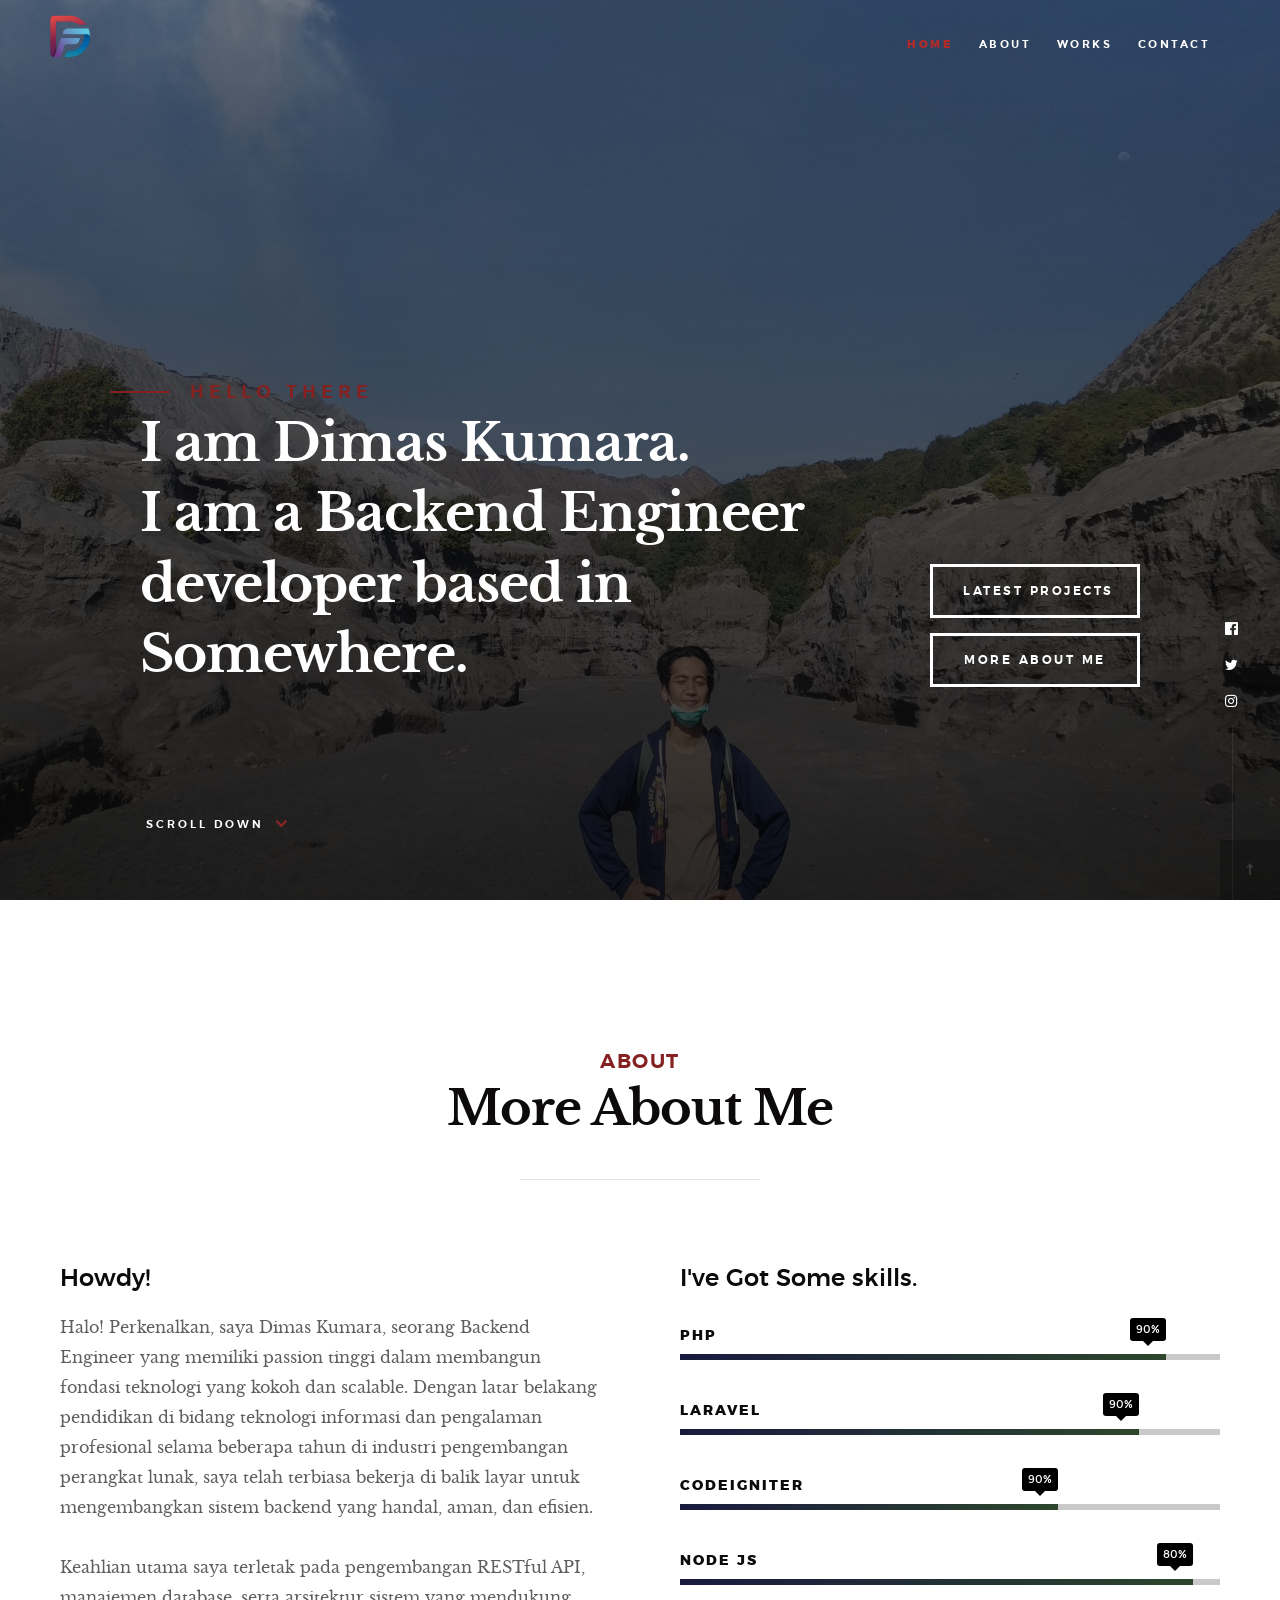
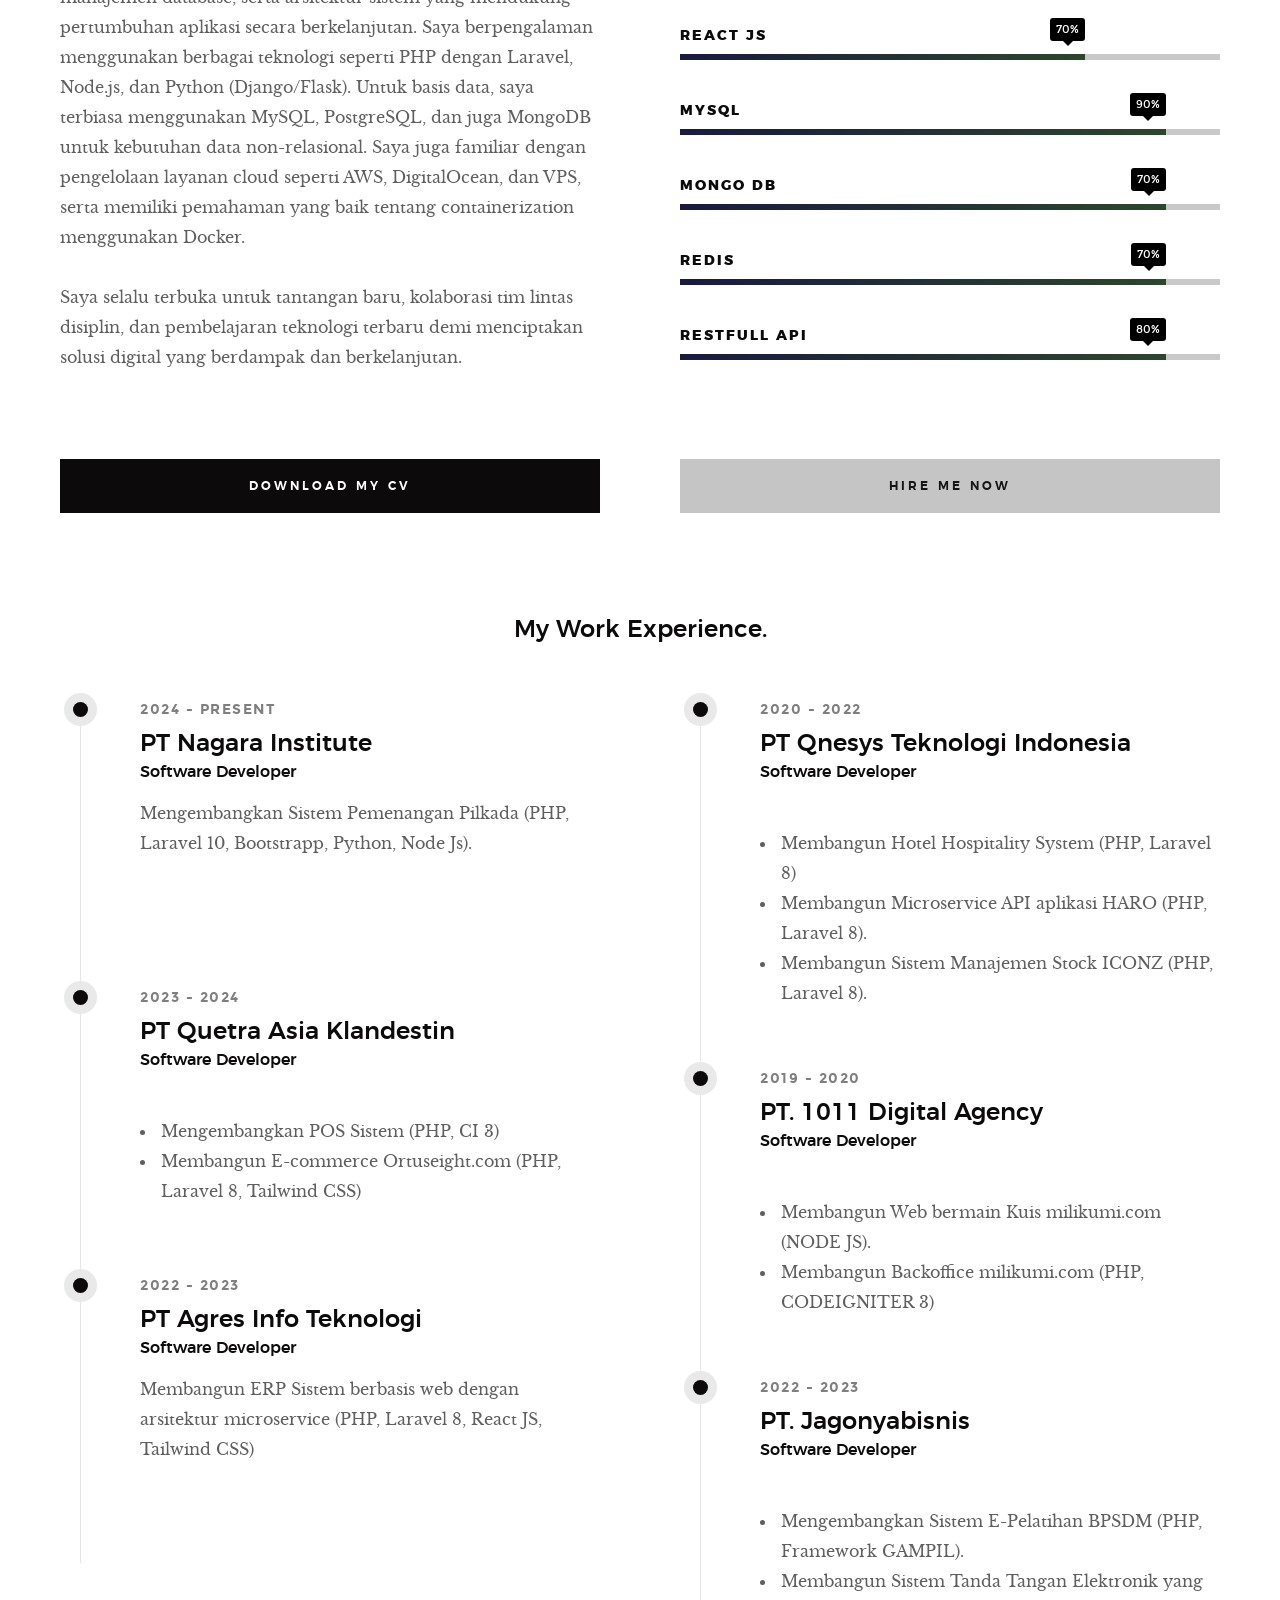
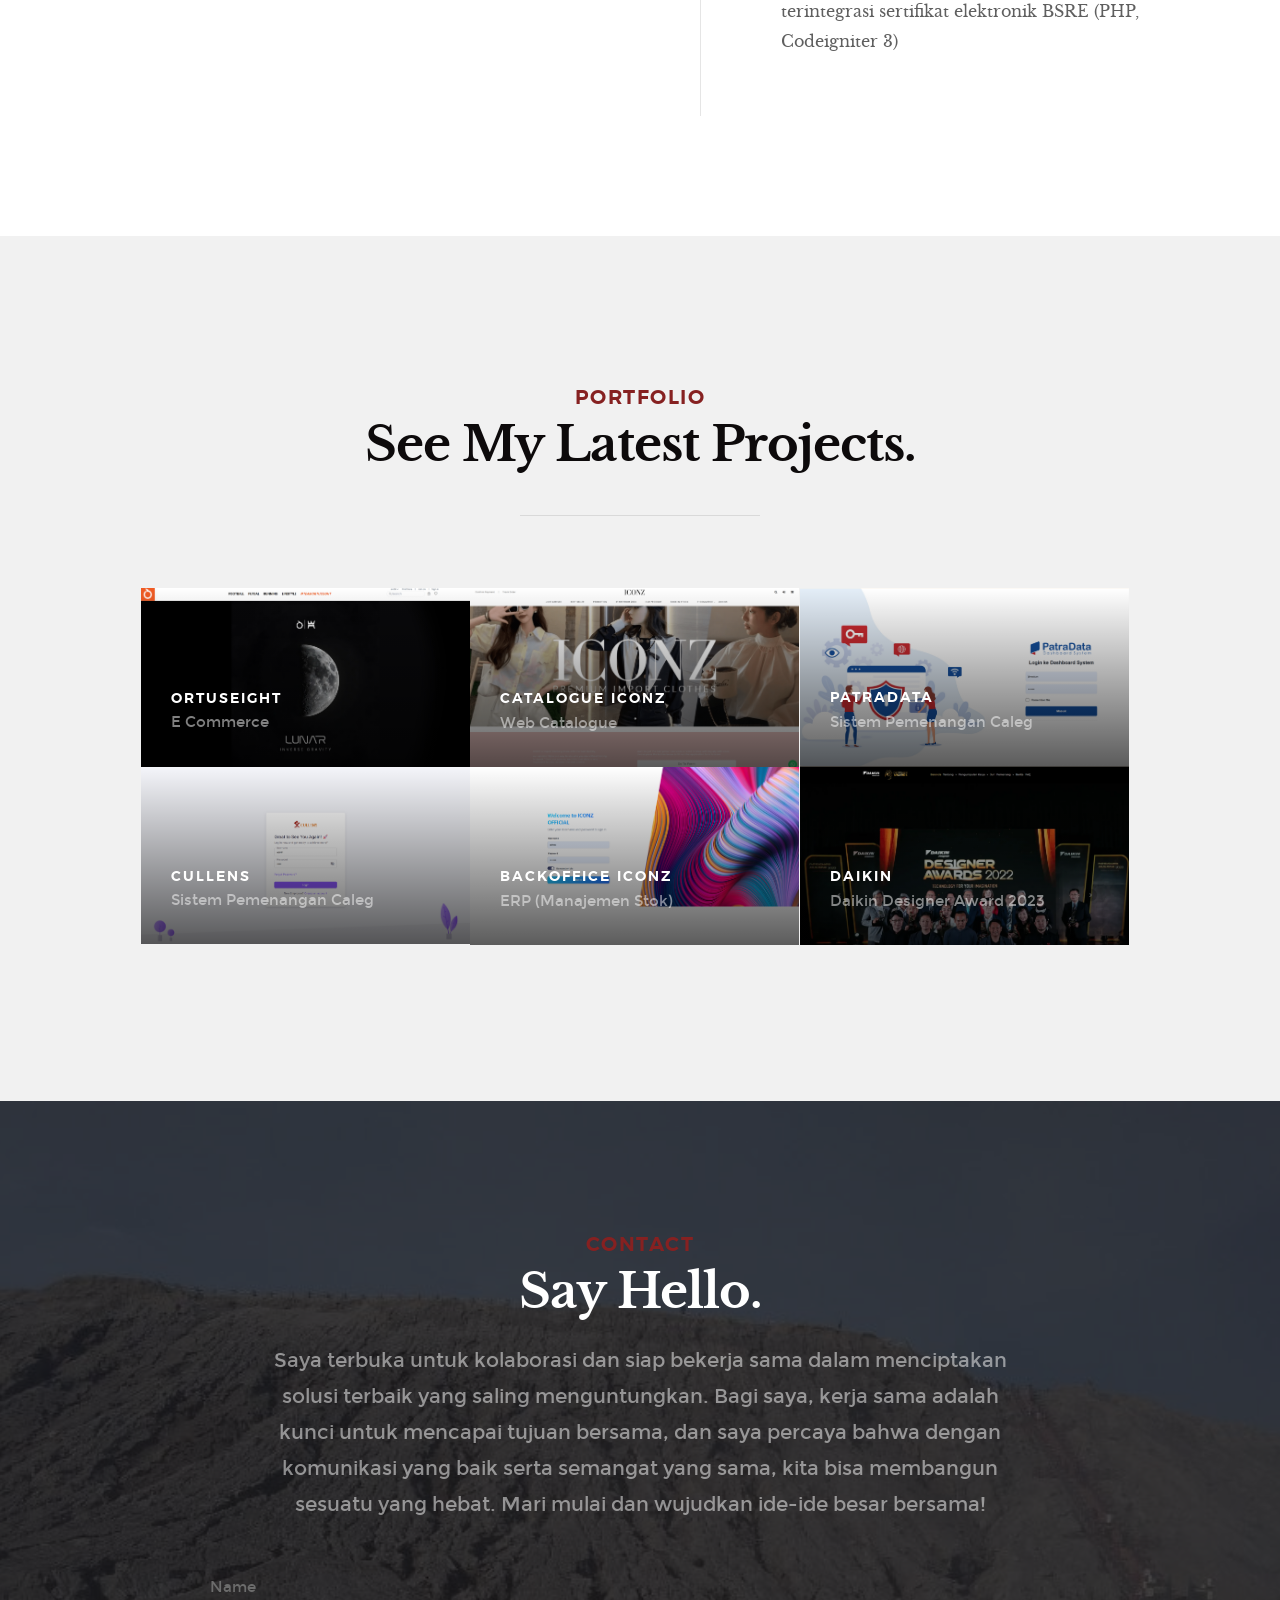
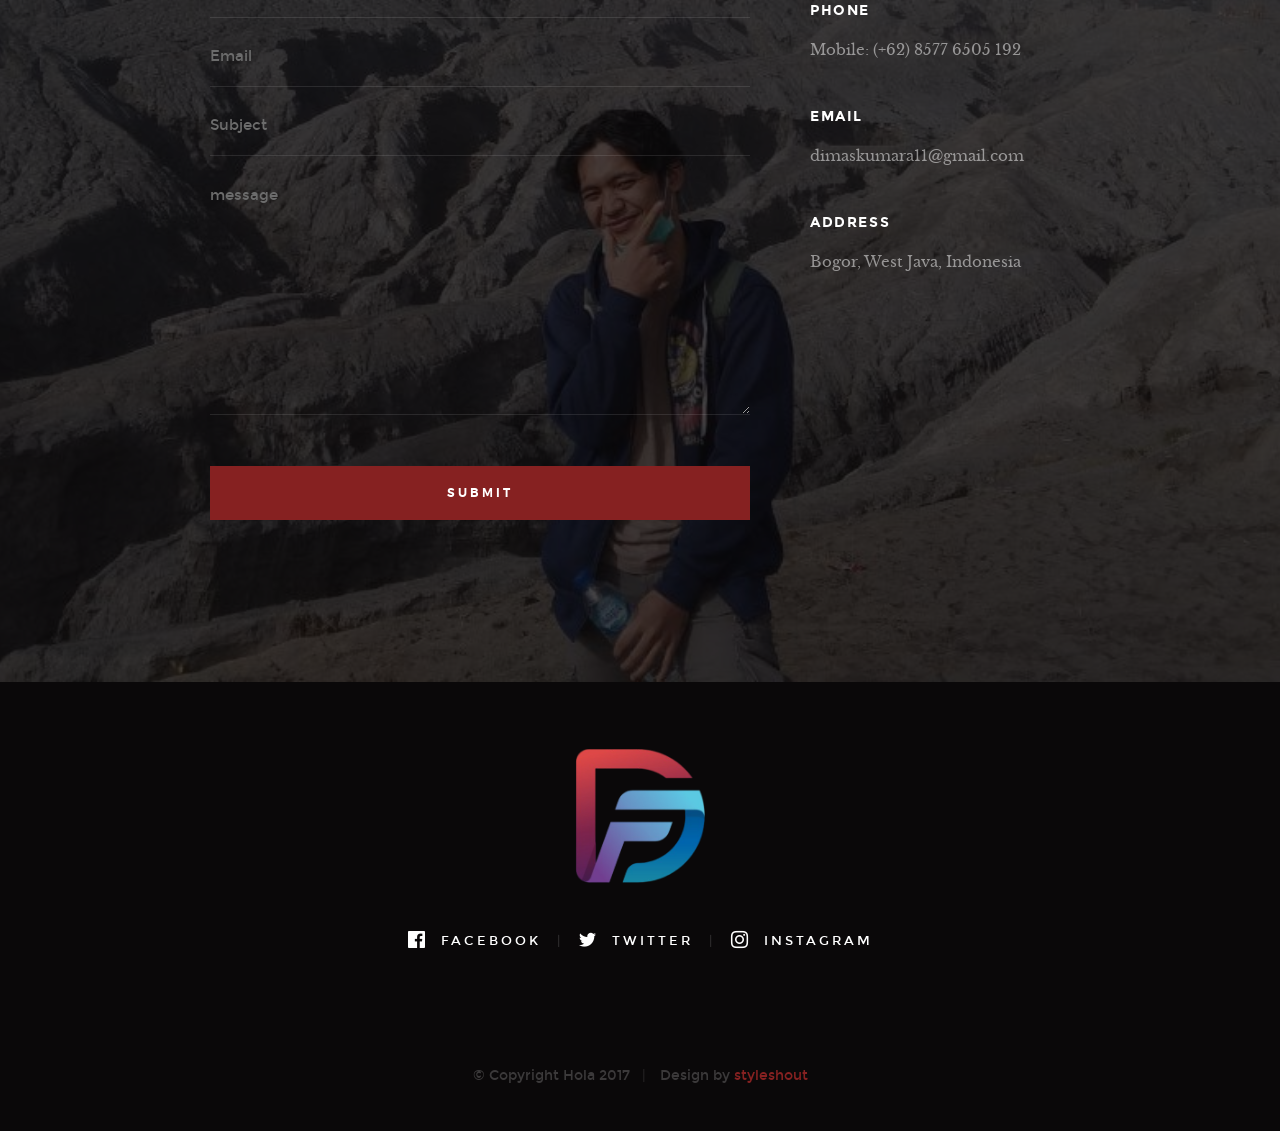
==== old/index.html @ 1f21e1ac "update" ====
<!DOCTYPE html>
<!--[if lt IE 9 ]><html class="no-js oldie" lang="en"> <![endif]-->
<!--[if IE 9 ]><html class="no-js oldie ie9" lang="en"> <![endif]-->
<!--[if (gte IE 9)|!(IE)]><!-->
<html class="no-js" lang="en">
<!--<![endif]-->

<head>

    <!--- basic page needs
    ================================================== -->
    <meta charset="utf-8">
    <title>DF</title>
    <meta name="description" content="">
    <meta name="author" content="">

    <!-- mobile specific metas
    ================================================== -->
    <meta name="viewport" content="width=device-width, initial-scale=1">

    <!-- CSS
    ================================================== -->
    <link rel="stylesheet" href="css/base.css">
    <link rel="stylesheet" href="css/vendor.css">
    <link rel="stylesheet" href="css/main.css">

    <!-- script
    ================================================== -->
    <script src="js/modernizr.js"></script>
    <script src="js/pace.min.js"></script>

    <!-- favicons
    ================================================== -->
    <link rel="shortcut icon" href="images/logo.png" type="image/x-icon">
    <link rel="icon" href="images/logo.png" type="image/x-icon">

</head>

<body id="top">

    <!-- header
    ================================================== -->
    <header class="s-header">

        <div class="header-logo">
            <a class="site-logo" href="index.html"><img src="images/logo.png" alt="Homepage" style="max-width: 50% !important"></a>
        </div>

        <nav class="header-nav-wrap">
            <ul class="header-nav">
                <li class="current"><a class="smoothscroll"  href="#home" title="home">Home</a></li>
                <li><a class="smoothscroll"  href="#about" title="about">About</a></li>
                <li><a class="smoothscroll"  href="#works" title="works">Works</a></li>
                <li><a class="smoothscroll"  href="#contact" title="contact">Contact</a></li>
            </ul>
        </nav>

        <a class="header-menu-toggle" href="#0"><span>Menu</span></a>

    </header> <!-- end s-header -->


   <!-- home
   ================================================== -->
   <section id="home" class="s-home page-hero target-section" data-parallax="scroll" data-image-src="images/hero-bg-2.jpg" style="background-size: cover !important;" data-natural-width=3000 data-natural-height=2000 data-position-y=center>

        <div class="overlay"></div>
        <div class="shadow-overlay"></div>

        <div class="home-content">

            <div class="row home-content__main">

                <h3>Hello There</h3>

                <h1>
                    I am Dimas Kumara. <br>
                    I am a Backend Engineer <br>
                    developer based in Somewhere.
                </h1>

                <div class="home-content__buttons">
                    <a href="#works" class="smoothscroll btn btn--stroke">
                        Latest Projects
                    </a>
                    <a href="#about" class="smoothscroll btn btn--stroke">
                        More About Me
                    </a>
                </div>

                <div class="home-content__scroll">
                    <a href="#about" class="scroll-link smoothscroll">
                        <span>Scroll Down</span>
                    </a>
                </div>

            </div>

        </div> <!-- end home-content -->

        <ul class="home-social">
            <li>
                <a href="#"><i class="im im-facebook" aria-hidden="true"></i><span>Facebook</span></a>
            </li>
            <li>
                <a href="#"><i class="im im-twitter" aria-hidden="true"></i><span>Twiiter</span></a>
            </li>
            <li>
                <a href="#"><i class="im im-instagram" aria-hidden="true"></i><span>Instagram</span></a>
            </li>
        </ul> 
        <!-- end home-social -->

    </section> <!-- end s-home -->


    <!-- about
    ================================================== -->
    <section id="about" class="s-about target-section">
        
        <div class="row narrow section-intro has-bottom-sep">
            <div class="col-full text-center">
                <h3>About</h3>
                <h1>More About Me</h1>
            </div>
        </div>

        <div class="row about-content">

            <div class="col-six tab-full left">
                <h3>Howdy!</h3>

                <p>Halo! Perkenalkan, saya Dimas Kumara, seorang Backend Engineer yang memiliki passion tinggi dalam membangun fondasi teknologi yang kokoh dan scalable. Dengan latar belakang pendidikan di bidang teknologi informasi dan pengalaman profesional selama beberapa tahun di industri pengembangan perangkat lunak, saya telah terbiasa bekerja di balik layar untuk mengembangkan sistem backend yang handal, aman, dan efisien.</p>
                <p>Keahlian utama saya terletak pada pengembangan RESTful API, manajemen database, serta arsitektur sistem yang mendukung pertumbuhan aplikasi secara berkelanjutan. Saya berpengalaman menggunakan berbagai teknologi seperti PHP dengan Laravel, Node.js, dan Python (Django/Flask). Untuk basis data, saya terbiasa menggunakan MySQL, PostgreSQL, dan juga MongoDB untuk kebutuhan data non-relasional. Saya juga familiar dengan pengelolaan layanan cloud seperti AWS, DigitalOcean, dan VPS, serta memiliki pemahaman yang baik tentang containerization menggunakan Docker.</p>
                <p>Saya selalu terbuka untuk tantangan baru, kolaborasi tim lintas disiplin, dan pembelajaran teknologi terbaru demi menciptakan solusi digital yang berdampak dan berkelanjutan.</p>
            </div>

            <div class="col-six tab-full right">
                <h3>I've Got Some skills.</h3>

                <ul class="skill-bars">
                    <li>
                    <div class="progress percent90"><span>90%</span></div>
                    <strong>PHP</strong>
                    </li>
                    <li>
                    <div class="progress percent85"><span>90%</span></div>
                    <strong>LARAVEL</strong>
                    </li>
                    <li>
                    <div class="progress percent70"><span>90%</span></div>
                    <strong>CODEIGNITER</strong>
                    </li>
                    <li>
                    <div class="progress percent95"><span>80%</span></div>
                    <strong>NODE JS</strong>
                    </li>
                    <li>
                    <div class="progress percent75"><span>70%</span></div>
                    <strong>REACT JS</strong>
                    </li>   
                    <li>
                    <div class="progress percent90"><span>90%</span></div>
                    <strong>MYSQL</strong>
                    </li> 
                    <li>
                    <div class="progress percent90"><span>70%</span></div>
                    <strong>MONGO DB</strong>
                    </li>   
                    <li>
                    <div class="progress percent90"><span>70%</span></div>
                    <strong>REDIS</strong>
                    </li> 
                    <li>
                    <div class="progress percent90"><span>80%</span></div>
                    <strong>RESTFULL API</strong>
                    </li>   
                </ul>
            </div>

        </div> <!-- end about-content -->

        <div class="row about-content about-content--buttons">

            <div class="col-six tab-full left">
                <a href="#0" class="btn btn--primary full-width">Download My CV</a>
            </div>
            <div class="col-six tab-full right">
                <a href="#0" class="btn full-width">Hire Me Now</a>
            </div>

        </div> <!-- end about-content buttons -->

        <div class="row about-content about-content--timeline">

            <div class="col-full text-center">
                <h3>My Work Experience.</h3>
            </div>

            <div class="col-six tab-full left">
                <div class="timeline">

                    <div class="timeline__block">
                        <div class="timeline__bullet"></div>
                        <div class="timeline__header">
                            <p class="timeline__timeframe">2024 - Present</p>
                            <h3>PT Nagara Institute</h3>
                            <h5>Software Developer</h5>
                        </div>
                        <div class="timeline__desc">
                            <p>Mengembangkan Sistem Pemenangan Pilkada (PHP, Laravel 10, Bootstrapp, Python, Node Js).</p>
                        </div>
                    </div> <!-- end timeline__block -->

                    <div class="timeline__block">
                        <div class="timeline__bullet"></div>
                        <div class="timeline__header">
                            <p class="timeline__timeframe">2023 - 2024</p>
                            <h3>PT Quetra Asia Klandestin</h3>
                            <h5>Software Developer</h5>
                        </div>
                        <div class="timeline__desc">	
                            <p>
                                <ul>
                                    <li>Mengembangkan POS Sistem (PHP, CI 3)</li>
                                    <li>Membangun E-commerce Ortuseight.com (PHP, Laravel 8, Tailwind CSS)</li>
                                </ul>
                            </p>
                        </div>
                    </div> <!-- end timeline__block -->

                    <div class="timeline__block">
                        <div class="timeline__bullet"></div>
                        <div class="timeline__header">
                            <p class="timeline__timeframe">2022 - 2023</p>
                            <h3>PT Agres Info Teknologi</h3>
                            <h5>Software Developer</h5>
                        </div>
                        <div class="timeline__desc">	
                            <p>Membangun ERP Sistem berbasis web dengan arsitektur microservice (PHP, Laravel 8, React JS, Tailwind CSS)</p>
                        </div>
                    </div> <!-- end timeline__block -->

                </div> <!-- end timeline -->
            </div> <!-- end left -->

            <div class="col-six tab-full right">
                <div class="timeline">

                    <div class="timeline__block">
                        <div class="timeline__bullet"></div>
                        <div class="timeline__header">
                            <p class="timeline__timeframe">2020 - 2022</p>
                            <h3>PT Qnesys Teknologi Indonesia</h3>
                            <h5>Software Developer</h5>
                        </div>
                        <div class="timeline__desc">
                            <p>
                                <ul>
                                    <li>Membangun Hotel Hospitality System (PHP, Laravel 8)</li>
                                    <li>Membangun Microservice API aplikasi HARO (PHP, Laravel 8).</li>
                                    <li>Membangun Sistem Manajemen Stock ICONZ (PHP, Laravel 8).</li>
                                </ul>
                            </p>
                        </div>
                    </div> <!-- end timeline__block -->

                    <div class="timeline__block">
                        <div class="timeline__bullet"></div>
                        <div class="timeline__header">
                            <p class="timeline__timeframe">2019 - 2020</p>
                            <h3>PT. 1011 Digital Agency</h3>
                            <h5>Software Developer</h5>
                        </div>
                        <div class="timeline__desc">	
                            <p>
                                <ul>
                                    <li>Membangun Web bermain Kuis milikumi.com (NODE JS).</li>
                                    <li>Membangun Backoffice milikumi.com (PHP, CODEIGNITER 3)</li>
                                </ul>
                            </p>
                        </div>
                    </div> <!-- end timeline__block -->

                    <div class="timeline__block">
                        <div class="timeline__bullet"></div>
                        <div class="timeline__header">
                            <p class="timeline__timeframe">2022 - 2023</p>
                            <h3>PT. Jagonyabisnis</h3>
                            <h5>Software Developer</h5>
                        </div>
                        <div class="timeline__desc">	
                            <p>
                                <ul>
                                    <li>Mengembangkan Sistem E-Pelatihan BPSDM (PHP, Framework GAMPIL). </li>
                                    <li>Membangun Sistem Tanda Tangan Elektronik yang terintegrasi sertifikat elektronik BSRE (PHP, Codeigniter 3)</li>
                                </ul>
                            </p>
                        </div>
                    </div> <!-- end timeline__block -->

                </div> <!-- end timeline -->
            </div> <!-- end right -->

        </div> <!-- end about-content timeline -->

    </section> <!-- end about -->
    

    <!-- works
    ================================================== -->
    <section id="works" class="s-works target-section">

        <div class="row narrow section-intro has-bottom-sep">
            <div class="col-full">
                <h3>Portfolio</h3>
                <h1>See My Latest Projects.</h1>
            </div>
        </div>

        <div class="row masonry-wrap">
            <div class="masonry">

                <div class="masonry__brick">
                    <div class="item-folio">

                        <div class="item-folio__thumb">
                            <a href="images/portfolio/gallery/ortuseight.png" class="thumb-link" title="The Beetle Car" data-size="1050x700">
                                <img src="images/portfolio/gallery/ortuseight.png" 
                                     srcset="images/portfolio/gallery/ortuseight.png 1x, images/portfolio/gallery/ortuseight.png 2x" alt="">
                                <span class="shadow-overlay"></span>
                            </a>
                        </div>

                        <div class="item-folio__text">
                            <h3 class="item-folio__title">
                                Ortuseight
                            </h3>
                            <p class="item-folio__cat">
                                E Commerce
                            </p>
                        </div>

                        <a href="#" class="item-folio__project-link" title="Project link">
                            <i class="im im-link"></i>
                        </a>

                        <div class="item-folio__caption">
                            <p>Ortuseight adalah perusahaan manufaktur olahraga Indonesia yang berbasis di Tangerang, Provinsi Banten, Indonesia dan didirikan pada tahun 2018 yang memproduksi sepatu dan kaos olahraga.</p>
                        </div>

                    </div> <!-- end item-folio -->
                    <div class="item-folio">

                        <div class="item-folio__thumb">
                            <a href="images/portfolio/gallery/cullens.png" class="thumb-link" data-size="1050x700">
                                <img src="images/portfolio/gallery/cullens.png"
                                     srcset="images/portfolio/gallery/cullens.png 1x, images/portfolio/gallery/cullens.png 2x" alt="">
                                <span class="shadow-overlay"></span>
                            </a>
                        </div>

                        <div class="item-folio__text">
                            <h3 class="item-folio__title">
                                Cullens
                            </h3>
                            <p class="item-folio__cat">
                                Sistem Pemenangan Caleg
                            </p>
                        </div>

                        <a href="#" class="item-folio__project-link" title="Project link">
                            <i class="im im-link"></i>
                        </a>

                        <span class="item-folio__caption">
                            <p>Sistem untuk memenangkan caleg.</p>
                        </span>

                    </div> <!-- end item-folio -->
                </div> <!-- end masonry__brick -->

                <div class="masonry__brick">
                    <div class="item-folio">

                        <div class="item-folio__thumb">
                            <a href="images/portfolio/gallery/iconz-landing.png" class="thumb-link" data-size="1050x700">
                                <img src="images/portfolio/gallery/iconz-landing.png"
                                     srcset="images/portfolio/gallery/iconz-landing.png 1x, images/portfolio/gallery/iconz-landing.png 2x" alt="">
                                <span class="shadow-overlay"></span>
                            </a>
                        </div>

                        <div class="item-folio__text">
                            <h3 class="item-folio__title">
                                Catalogue Iconz
                            </h3>
                            <p class="item-folio__cat">
                                Web Catalogue
                            </p>
                        </div>

                        <a href="#" class="item-folio__project-link" title="Project link">
                            <i class="im im-link"></i>
                        </a>

                        <span class="item-folio__caption">
                            <p>Website Catalogue untuk memperkenalkan produk-produk yang dijual oleh iconz.</p>
                        </span>

                    </div> <!-- end item-folio -->
                    <div class="item-folio">

                        <div class="item-folio__thumb">
                            <a href="images/portfolio/gallery/iconz.png" class="thumb-link" data-size="1050x700">
                                <img src="images/portfolio/gallery/iconz.png" 
                                     srcset="images/portfolio/gallery/iconz.png 1x, images/portfolio/gallery/iconz.png 2x" alt="">
                                <span class="shadow-overlay"></span>
                            </a>
                        </div>

                        <div class="item-folio__text">
                            <h3 class="item-folio__title">
                                Backoffice Iconz
                            </h3>
                            <p class="item-folio__cat">
                                ERP (Manajemen Stok)
                            </p>
                        </div>

                        <a href="#" class="item-folio__project-link" title="Project link">
                            <i class="im im-link"></i>
                        </a>

                        <span class="item-folio__caption">
                            <p>Sistem untuk manajemen stok (keluar masuk barang)</p>
                        </span>

                    </div> <!-- end item-folio -->
                </div> <!-- end masonry__brick -->

                <div class="masonry__brick">
                    <div class="item-folio">

                        <div class="item-folio__thumb">
                            <a href="images/portfolio/gallery/patradata.png" class="thumb-link" data-size="1050x700">
                                <img src="images/portfolio/gallery/patradata.png"
                                     srcset="images/portfolio/gallery/patradata.png 1x, images/portfolio/gallery/patradata.png 2x" alt="">
                                <span class="shadow-overlay"></span>
                            </a>
                        </div>

                        <div class="item-folio__text">
                            <h3 class="item-folio__title">
                                Patradata
                            </h3>
                            <p class="item-folio__cat">
                                Sistem Pemenangan Caleg
                            </p>
                        </div>

                        <a href="#" class="item-folio__project-link" title="Project link">
                            <i class="im im-link"></i>
                        </a>

                        <span class="item-folio__caption">
                            <p>Sistem untuk memenangkan caleg.</p>
                        </span>

                    </div> <!-- end item-folio -->
                    <div class="item-folio">

                        <div class="item-folio__thumb">
                            <a href="images/portfolio/gallery/daikin.png" class="thumb-link" title="Lighthouse" data-size="1050x700">
                                <img src="images/portfolio/gallery/daikin.png" 
                                     srcset="images/portfolio/gallery/daikin.png 1x, images/portfolio/gallery/daikin.png 2x" alt="">
                                <span class="shadow-overlay"></span>
                            </a>
                        </div>

                        <div class="item-folio__text">
                            <h3 class="item-folio__title">
                                Daikin
                            </h3>
                            <p class="item-folio__cat">
                                Daikin Designer Award 2023
                            </p>
                        </div>

                        <a href="#" class="item-folio__project-link" title="Project link">
                            <i class="im im-link"></i>
                        </a>

                        <div class="item-folio__caption">
                            <p>Daikin Designer Award 2023 adalah kompetisi tahunan yang diselenggarakan oleh PT Daikin Airconditioning Indonesia untuk para profesional dan mahasiswa di bidang arsitektur serta desain interior. Mengusung tema RE:IMAGINE, ajang ini menantang peserta untuk menciptakan hunian ideal yang memadukan estetika ruang dengan kenyamanan tata udara secara harmonis. </p>
                        </div>

                    </div> <!-- end item-folio -->
                </div> <!-- end masonry__brick -->

            </div>
        </div> <!-- end masonry -->

    </section> <!-- end works -->


    <!-- s-stats
    ================================================== -->
    <section id="contact" class="s-contact target-section">

        <div class="overlay"></div>

        <div class="row narrow section-intro">
            <div class="col-full">
                <h3>Contact</h3>
                <h1>Say Hello.</h1>
                
                <p class="lead">Saya terbuka untuk kolaborasi dan siap bekerja sama dalam menciptakan solusi terbaik yang saling menguntungkan. Bagi saya, kerja sama adalah kunci untuk mencapai tujuan bersama, dan saya percaya bahwa dengan komunikasi yang baik serta semangat yang sama, kita bisa membangun sesuatu yang hebat. Mari mulai dan wujudkan ide-ide besar bersama!</p>
            </div>
        </div>

        <div class="row contact__main">
            <div class="col-eight tab-full contact__form">
                <form name="contactForm" id="contactForm" method="post" action="">
                    <fieldset>
    
                    <div class="form-field">
                        <input name="contactName" type="text" id="contactName" placeholder="Name" value="" minlength="2" required="" aria-required="true" class="full-width">
                    </div>
                    <div class="form-field">
                        <input name="contactEmail" type="email" id="contactEmail" placeholder="Email" value="" required="" aria-required="true" class="full-width">
                    </div>
                    <div class="form-field">
                        <input name="contactSubject" type="text" id="contactSubject" placeholder="Subject" value="" class="full-width">
                    </div>
                    <div class="form-field">
                        <textarea name="contactMessage" id="contactMessage" placeholder="message" rows="10" cols="50" required="" aria-required="true" class="full-width"></textarea>
                    </div>
                    <div class="form-field">
                        <button class="full-width btn--primary">Submit</button>
                        <div class="submit-loader">
                            <div class="text-loader">Sending...</div>
                            <div class="s-loader">
                                <div class="bounce1"></div>
                                <div class="bounce2"></div>
                                <div class="bounce3"></div>
                            </div>
                        </div>
                    </div>
    
                    </fieldset>
                </form>

                <!-- contact-warning -->
                <div class="message-warning">
                    Something went wrong. Please try again.
                </div> 
            
                <!-- contact-success -->
                <div class="message-success">
                    Your message was sent, thank you!<br>
                </div>
                        
            </div>
            <div class="col-four tab-full contact__infos">
                <h4 class="h06">Phone</h4>
                <p>Mobile: (+62) 8577 6505 192</p>

                <h4 class="h06">Email</h4>
                <p>dimaskumara11@gmail.com</p>

                <h4 class="h06">Address</h4>
                <p>Bogor, West Java, Indonesia</p>
            </div>

        </div>

    </section> <!-- end s-contact -->


    <!-- footer
    ================================================== -->
    <footer>
        <div class="row">
            <div class="col-full">

                <div class="footer-logo">
                    <a class="footer-site-logo" href="#0"><img src="images/logo.png" alt="Homepage"></a>
                </div>

                <ul class="footer-social">
                    <li><a href="#0">
                        <i class="im im-facebook" aria-hidden="true"></i>
                        <span>Facebook</span>
                    </a></li>
                    <li><a href="#0">
                        <i class="im im-twitter" aria-hidden="true"></i>
                        <span>Twitter</span>
                    </a></li>
                    <li><a href="#0">
                        <i class="im im-instagram" aria-hidden="true"></i>
                        <span>Instagram</span>
                    </a></li>
                </ul>
                    
            </div>
        </div>

        <div class="row footer-bottom">

            <div class="col-twelve">
                <div class="copyright">
                    <span>© Copyright Hola 2017</span> 
                    <span>Design by <a href="https://www.styleshout.com/">styleshout</a></span>	
                </div>

                <div class="go-top">
                <a class="smoothscroll" title="Back to Top" href="#top"><i class="im im-arrow-up" aria-hidden="true"></i></a>
                </div>
            </div>

        </div> <!-- end footer-bottom -->

    </footer> <!-- end footer -->


    <!-- photoswipe background
    ================================================== -->
    <div aria-hidden="true" class="pswp" role="dialog" tabindex="-1">

        <div class="pswp__bg"></div>
        <div class="pswp__scroll-wrap">

            <div class="pswp__container">
                <div class="pswp__item"></div>
                <div class="pswp__item"></div>
                <div class="pswp__item"></div>
            </div>

            <div class="pswp__ui pswp__ui--hidden">
                <div class="pswp__top-bar">
                    <div class="pswp__counter"></div><button class="pswp__button pswp__button--close" title="Close (Esc)"></button> <button class="pswp__button pswp__button--share" title=
                    "Share"></button> <button class="pswp__button pswp__button--fs" title="Toggle fullscreen"></button> <button class="pswp__button pswp__button--zoom" title=
                    "Zoom in/out"></button>
                    <div class="pswp__preloader">
                        <div class="pswp__preloader__icn">
                            <div class="pswp__preloader__cut">
                                <div class="pswp__preloader__donut"></div>
                            </div>
                        </div>
                    </div>
                </div>
                <div class="pswp__share-modal pswp__share-modal--hidden pswp__single-tap">
                    <div class="pswp__share-tooltip"></div>
                </div><button class="pswp__button pswp__button--arrow--left" title="Previous (arrow left)"></button> <button class="pswp__button pswp__button--arrow--right" title=
                "Next (arrow right)"></button>
                <div class="pswp__caption">
                    <div class="pswp__caption__center"></div>
                </div>
            </div>

        </div>

    </div><!-- end photoSwipe background -->

    <div id="preloader">
        <div id="loader"></div>
    </div>


    <!-- Java Script
    ================================================== -->
    <script src="js/jquery-3.2.1.min.js"></script>
    <script src="js/plugins.js"></script>
    <script src="js/main.js"></script>

</body>

</html>
---- old/css/base.css ----
/* =================================================================== 
 *
 *  Hola v1.0 Base Stylesheet
 *  10-02-2017
 *  ------------------------------------------------------------------
 *
 *  TOC:
 *  # Normalize
 *  # Basic/base setup styles
 *      ## Media
 *      ## Typography resets
 *      ## links
 *      ## inputs
 *  # grid
 *      ## medium size devices
 *      ## tablets
 *      ## mobile devices
 *      ## small mobile devices
 *  # block grids
 *      ## medium size devices
 *      ## tablets
 *      ## mobile devices
 *      ## small mobile devices
 *  # MISC
 *
 * =================================================================== */


/* ===================================================================
 * # normalize
 * normalize.css v5.0.0 | MIT License | 
 * github.com/necolas/normalize.css
 *
 * ------------------------------------------------------------------- */

html {
    font-family: sans-serif;
    line-height: 1.15;
    -ms-text-size-adjust: 100%;
    -webkit-text-size-adjust: 100%;
}

body {
    margin: 0;
}

article, aside, footer, header, nav, section {
    display: block;
}

h1 {
    font-size: 2em;
    margin: 0.67em 0;
}

figcaption, figure, main {
    display: block;
}

figure {
    margin: 1em 40px;
}

hr {
    box-sizing: content-box;
    height: 0;
    overflow: visible;
}

pre {
    font-family: monospace, monospace;
    font-size: 1em;
}

a {
    background-color: transparent;
    -webkit-text-decoration-skip: objects;
}

a:active, a:hover {
    outline-width: 0;
}

abbr[title] {
    border-bottom: none;
    text-decoration: underline;
    text-decoration: underline dotted;
}

b, strong {
    font-weight: inherit;
}

b, strong {
    font-weight: bolder;
}

code, kbd, samp {
    font-family: monospace, monospace;
    font-size: 1em;
}

dfn {
    font-style: italic;
}

mark {
    background-color: #ff0;
    color: #000;
}

small {
    font-size: 80%;
}

sub, sup {
    font-size: 75%;
    line-height: 0;
    position: relative;
    vertical-align: baseline;
}

sub {
    bottom: -0.25em;
}

sup {
    top: -0.5em;
}

audio, video {
    display: inline-block;
}

audio:not([controls]) {
    display: none;
    height: 0;
}

img {
    border-style: none;
}

svg:not(:root) {
    overflow: hidden;
}

button, input, optgroup, select, textarea {
    font-family: sans-serif;
    font-size: 100%;
    line-height: 1.15;
    margin: 0;
}

button, input {
    overflow: visible;
}

button, select {
    text-transform: none;
}

button, html [type="button"], [type="reset"], [type="submit"] {
    -webkit-appearance: button;
}

button::-moz-focus-inner, [type="button"]::-moz-focus-inner, [type="reset"]::-moz-focus-inner, [type="submit"]::-moz-focus-inner {
    border-style: none;
    padding: 0;
}

button:-moz-focusring, [type="button"]:-moz-focusring, [type="reset"]:-moz-focusring, [type="submit"]:-moz-focusring {
    outline: 1px dotted ButtonText;
}

fieldset {
    border: 1px solid #c0c0c0;
    margin: 0 2px;
    padding: 0.35em 0.625em 0.75em;
}

legend {
    box-sizing: border-box;
    color: inherit;
    display: table;
    max-width: 100%;
    padding: 0;
    white-space: normal;
}

progress {
    display: inline-block;
    vertical-align: baseline;
}

textarea {
    overflow: auto;
}

[type="checkbox"], [type="radio"] {
    box-sizing: border-box;
    padding: 0;
}

[type="number"]::-webkit-inner-spin-button, [type="number"]::-webkit-outer-spin-button {
    height: auto;
}

[type="search"] {
    -webkit-appearance: textfield;
    outline-offset: -2px;
}

[type="search"]::-webkit-search-cancel-button, [type="search"]::-webkit-search-decoration {
    -webkit-appearance: none;
}

::-webkit-file-upload-button {
    -webkit-appearance: button;
    font: inherit;
}

details, menu {
    display: block;
}

summary {
    display: list-item;
}

canvas {
    display: inline-block;
}

template {
    display: none;
}

[hidden] {
    display: none;
}


/* ===================================================================
 * # basic/base setup styles - (_basic.scss)
 *
 * ------------------------------------------------------------------- */

html {
    font-size: 62.5%;
    box-sizing: border-box;
}

*, *::before, *::after {
    box-sizing: inherit;
}

body {
    font-weight: normal;
    line-height: 1;
    word-wrap: break-word;
    text-rendering: optimizeLegibility;
    -webkit-overflow-scrolling: touch;
    -webkit-text-size-adjust: none;
}

body, input, button {
    -moz-osx-font-smoothing: grayscale;
    -webkit-font-smoothing: antialiased;
}


/* ------------------------------------------------------------------- 
 * ## Media - (_basic.scss)
 * ------------------------------------------------------------------- */

img, video {
    max-width: 100%;
    height: auto;
}


/* ------------------------------------------------------------------- 
 * ## Typography resets - (_basic.scss)
 * ------------------------------------------------------------------- */

div, dl, dt, dd, ul, ol, li, h1, h2, h3, h4, h5, h6, pre, form, p, blockquote, th, td {
    margin: 0;
    padding: 0;
}

h1, h2, h3, h4, h5, h6 {
    -webkit-font-smoothing: auto;
    -webkit-font-smoothing: antialiased;
    -webkit-font-variant-ligatures: common-ligatures;
    -moz-font-variant-ligatures: common-ligatures;
    font-variant-ligatures: common-ligatures;
    text-rendering: optimizeLegibility;
}

em, i {
    font-style: italic;
    line-height: inherit;
}

strong, b {
    font-weight: bold;
    line-height: inherit;
}

small {
    font-size: 60%;
    line-height: inherit;
}

ol, ul {
    list-style: none;
}

li {
    display: block;
}


/* ------------------------------------------------------------------- 
 * ## links - (_basic.scss)
 * ------------------------------------------------------------------- */

a {
    text-decoration: none;
    line-height: inherit;
}

a img {
    border: none;
}


/* ------------------------------------------------------------------- 
 * ## inputs - (_basic.scss)
 * ------------------------------------------------------------------- */

fieldset {
    margin: 0;
    padding: 0;
}

input[type="email"], 
input[type="number"], 
input[type="search"], 
input[type="text"], 
input[type="tel"], 
input[type="url"], 
input[type="password"], textarea {
    -webkit-appearance: none;
    -moz-appearance: none;
    -ms-appearance: none;
    -o-appearance: none;
    appearance: none;
}


/* ===================================================================
 * # grid - (_grid.scss)
 *
 * ------------------------------------------------------------------- */

.row {
    width: 94%;
    max-width: 1200px;
    margin: 0 auto;
}

.row:after {
    content: "";
    display: table;
    clear: both;
}

.row .row {
    width: auto;
    max-width: none;
    margin-left: -20px;
    margin-right: -20px;
}


/* column blocks
 * -------------------------------------- */

[class*="col-"] {
    float: left;
}

[class*="col-"] + [class*="col-"].end {
    float: right;
}

[class*="col-"] {
    padding: 0 20px;
}


/* column width classes 
 * -------------------------------------- */

.col-one {
    width: 8.33333%;
}

.col-two, .col-1-6 {
    width: 16.66667%;
}

.col-three, .col-1-4 {
    width: 25%;
}

.col-four, .col-1-3 {
    width: 33.33333%;
}

.col-five {
    width: 41.66667%;
}

.col-six, .col-1-2 {
    width: 50%;
}

.col-seven {
    width: 58.33333%;
}

.col-eight, .col-2-3 {
    width: 66.66667%;
}

.col-nine, .col-3-4 {
    width: 75%;
}

.col-ten, .col-5-6 {
    width: 83.33333%;
}

.col-eleven {
    width: 91.66667%;
}

.col-twelve, .col-full {
    width: 100%;
}


/* ------------------------------------------------------------------- 
 * ## medium size devices - (_grid.scss)
 * ------------------------------------------------------------------- */

@media only screen and (max-width: 1200px) {
    .row .row {
        margin-left: -15px;
        margin-right: -15px;
    }
    [class*="col-"] {
        padding: 0 15px;
    }
    .md-two, .md-1-6 {
        width: 16.66667%;
    }
    .md-one {
        width: 8.33333%;
    }
    .md-three, .md-1-4 {
        width: 25%;
    }
    .md-four, .md-1-3 {
        width: 33.33333%;
    }
    .md-five {
        width: 41.66667%;
    }
    .md-six, .md-1-2 {
        width: 50%;
    }
    .md-seven {
        width: 58.33333%;
    }
    .md-eight, .md-2-3 {
        width: 66.66667%;
    }
    .md-nine, .md-3-4 {
        width: 75%;
    }
    .md-ten, .md-5-6 {
        width: 83.33333%;
    }
    .md-eleven {
        width: 91.66667%;
    }
    .md-twelve, .md-full {
        width: 100%;
    }
}


/* ------------------------------------------------------------------- 
 * ## tablets - (_grid.scss)
 * ------------------------------------------------------------------- */

@media only screen and (max-width: 800px) {
    .row {
        width: 90%;
    }
    .tab-1-4 {
        width: 25%;
    }
    .tab-1-3 {
        width: 33.33333%;
    }
    .tab-1-2 {
        width: 50%;
    }
    .tab-2-3 {
        width: 66.66667%;
    }
    .tab-3-4 {
        width: 75%;
    }
    .tab-full {
        width: 100%;
    }
}


/* ------------------------------------------------------------------- 
 * ## mobile devices - (_grid.scss)
 * ------------------------------------------------------------------- */

@media only screen and (max-width: 600px) {
    .row {
        width: auto;
        padding-left: 25px;
        padding-right: 25px;
    }
    .row .row {
        margin-left: -10px;
        margin-right: -10px;
    }
    [class*="col-"] {
        padding: 0 10px;
    }
    .mob-1-4 {
        width: 25%;
    }
    .mob-1-3 {
        width: 33.33333%;
    }
    .mob-1-2 {
        width: 50%;
    }
    .mob-2-3 {
        width: 66.66667%;
    }
    .mob-3-4 {
        width: 75%;
    }
    .mob-full {
        width: 100%;
    }
}


/* ------------------------------------------------------------------- 
 * ## small mobile devices - (_grid.scss) 
 * ------------------------------------------------------------------- */


/* stack columns on small mobile devices
 * ------------------------------------------------------------------- */

@media only screen and (max-width: 400px) {
    .row .row {
        padding-left: 0;
        padding-right: 0;
        margin-left: 0;
        margin-right: 0;
    }
    [class*="col-"] {
        width: 100% !important;
        float: none !important;
        clear: both !important;
        margin-left: 0;
        margin-right: 0;
        padding: 0;
    }
    [class*="col-"] + [class*="col-"].end {
        float: none;
    }
}


/* ===================================================================
 * # block grids - (_grid.scss)
 * ------------------------------------------------------------------- */


/*   Equally-sized columns define at row level
 * ------------------------------------------------------------------- */

[class*="block-"]:after {
    content: "";
    display: table;
    clear: both;
}

.block-1-6 .col-block {
    width: 16.66667%;
}

.block-1-5 .col-block {
    width: 20%;
}

.block-1-4 .col-block {
    width: 25%;
}

.block-1-3 .col-block {
    width: 33.33333%;
}

.block-1-2 .col-block {
    width: 50%;
}


/**
 * Clearing for block grid columns. Allow columns with 
 * different heights to align properly.
 */

.block-1-6 .col-block:nth-child(6n+1), 
.block-1-5 .col-block:nth-child(5n+1), 
.block-1-4 .col-block:nth-child(4n+1), 
.block-1-3 .col-block:nth-child(3n+1), 
.block-1-2 .col-block:nth-child(2n+1) {
    clear: both;
}


/* ------------------------------------------------------------------- 
 * ## medium size devices - (_grid.scss)
 * ------------------------------------------------------------------- */

@media only screen and (max-width: 1200px) {
    .block-m-1-6 .col-block {
        width: 16.66667%;
    }
    .block-m-1-5 .col-block {
        width: 20%;
    }
    .block-m-1-4 .col-block {
        width: 25%;
    }
    .block-m-1-3 .col-block {
        width: 33.33333%;
    }
    .block-m-1-2 .col-block {
        width: 50%;
    }
    .block-m-full .col-block {
        width: 100%;
        clear: both;
    }
    [class*="block-m-"] .bgrid:nth-child(n) {
        clear: none;
    }
    .block-m-1-6 .col-block:nth-child(6n+1), 
    .block-m-1-5 .col-block:nth-child(5n+1), 
    .block-m-1-4 .col-block:nth-child(4n+1), 
    .block-m-1-3 .col-block:nth-child(3n+1), 
    .block-m-1-2 .col-block:nth-child(2n+1) {
        clear: both;
    }
}


/* ------------------------------------------------------------------- 
 * ## tablets - (_grid.scss)
 * ------------------------------------------------------------------- */

@media only screen and (max-width: 800px) {
    .block-tab-1-6 .col-block {
        width: 16.66667%;
    }
    .block-tab-1-5 .col-block {
        width: 20%;
    }
    .block-tab-1-4 .col-block {
        width: 25%;
    }
    .block-tab-1-3 .col-block {
        width: 33.33333%;
    }
    .block-tab-1-2 .col-block {
        width: 50%;
    }
    .block-tab-full .col-block {
        width: 100%;
        clear: both;
    }
    [class*="block-tab-"] .bgrid:nth-child(n) {
        clear: none;
    }
    .block-tab-1-6 .col-block:nth-child(6n+1), 
    .block-tab-1-6 .col-block:nth-child(5n+1), 
    .block-tab-1-4 .col-block:nth-child(4n+1), 
    .block-tab-1-3 .col-block:nth-child(3n+1), 
    .block-tab-1-2 .col-block:nth-child(2n+1) {
        clear: both;
    }
}


/* ------------------------------------------------------------------- 
 * ## mobile devices - (_grid.scss)
 * ------------------------------------------------------------------- */

@media only screen and (max-width: 600px) {
    .block-mob-1-6 .col-block {
        width: 16.66667%;
    }
    .block-mob-1-5 .col-block {
        width: 20%;
    }
    .block-mob-1-4 .col-block {
        width: 25%;
    }
    .block-mob-1-3 .col-block {
        width: 33.33333%;
    }
    .block-mob-1-2 .col-block {
        width: 50%;
    }
    .block-mob-full .col-block {
        width: 100%;
        clear: both;
    }
    [class*="block-mob-"] .bgrid:nth-child(n) {
        clear: none;
    }
    .block-mob-1-6 .col-block:nth-child(6n+1), 
    .block-mob-1-5 .col-block:nth-child(5n+1), 
    .block-mob-1-4 .col-block:nth-child(4n+1), 
    .block-mob-1-3 .col-block:nth-child(3n+1), 
    .block-mob-1-2 .col-block:nth-child(2n+1) {
        clear: both;
    }
}


/* ------------------------------------------------------------------- 
 * ## small mobile devices - (_grid.scss) 
 * ------------------------------------------------------------------- */


/* stack columns on small mobile devices
 * ------------------------------------------------------------------- */

@media only screen and (max-width: 400px) {
    .stack .col-block {
        width: 100% !important;
        float: none !important;
        clear: both !important;
        margin-left: 0;
        margin-right: 0;
    }
}


/* ===================================================================
 * # MISC  - (_grid.scss)
 *
 * ------------------------------------------------------------------- */

.group:after {
    content: "";
    display: table;
    clear: both;
}


/* Misc Helper Styles
 * -------------------------------------- */

.is-hidden {
    display: none;
}

.is-invisible {
    visibility: hidden;
}

.antialiased {
    -webkit-font-smoothing: antialiased;
    -moz-osx-font-smoothing: grayscale;
}

.overflow-hidden {
    overflow: hidden;
}

.remove-bottom {
    margin-bottom: 0;
}

.half-bottom {
    margin-bottom: 1.5rem !important;
}

.add-bottom {
    margin-bottom: 3rem !important;
}

.no-border {
    border: none;
}

.full-width {
    width: 100%;
}

.text-center {
    text-align: center;
}

.text-left {
    text-align: left;
}

.text-right {
    text-align: right;
}

.pull-left {
    float: left;
}

.pull-right {
    float: right;
}

.align-center {
    margin-left: auto;
    margin-right: auto;
    text-align: center;
}
---- old/css/vendor.css ----
/* =================================================================== 
 *
 *  Hola v1.0 Vendor/Third Party CSS 
 *  10-02-2017
 *  ------------------------------------------------------------------
 *
 *  TOC:
 *  # Slick slider
 *  # PhotoSwipe Skin
 *  # Prettyprint GitHub Theme
 *
 * =================================================================== */


/* ===================================================================
 * # slick slider
 *
 * ------------------------------------------------------------------- */

.slick-slider {
    position: relative;
    display: block;
    box-sizing: border-box;
    -webkit-touch-callout: none;
    -webkit-user-select: none;
    -khtml-user-select: none;
    -moz-user-select: none;
    -ms-user-select: none;
    user-select: none;
    -ms-touch-action: pan-y;
    touch-action: pan-y;
    -webkit-tap-highlight-color: transparent;
}

.slick-list {
    position: relative;
    overflow: hidden;
    display: block;
    margin: 0;
    padding: 0;
}

.slick-list:focus {
    outline: none;
}

.slick-list.dragging {
    cursor: pointer;
    cursor: hand;
}

.slick-slider .slick-track, .slick-slider .slick-list {
    -webkit-transform: translate3d(0, 0, 0);
    -moz-transform: translate3d(0, 0, 0);
    -ms-transform: translate3d(0, 0, 0);
    -o-transform: translate3d(0, 0, 0);
    transform: translate3d(0, 0, 0);
}

.slick-track {
    position: relative;
    left: 0;
    top: 0;
    display: block;
}

.slick-track:before, .slick-track:after {
    content: "";
    display: table;
}

.slick-track:after {
    clear: both;
}

.slick-loading .slick-track {
    visibility: hidden;
}

.slick-slide {
    float: left;
    height: 100%;
    min-height: 1px;
    display: none;
}

[dir="rtl"] .slick-slide {
    float: right;
}

.slick-slide img {
    display: block;
}

.slick-slide.slick-loading img {
    display: none;
}

.slick-slide.dragging img {
    pointer-events: none;
}

.slick-initialized .slick-slide {
    display: block;
}

.slick-loading .slick-slide {
    visibility: hidden;
}

.slick-vertical .slick-slide {
    display: block;
    height: auto;
    border: 1px solid transparent;
}

.slick-arrow.slick-hidden {
    display: none;
}


/*! PhotoSwipe main CSS by Dmitry Semenov | photoswipe.com | MIT license */


/*
	Styles for basic PhotoSwipe functionality (sliding area, open/close transitions)
*/


/* pswp = photoswipe */

.pswp {
    display: none;
    position: absolute;
    width: 100%;
    height: 100%;
    left: 0;
    top: 0;
    overflow: hidden;
    -ms-touch-action: none;
    touch-action: none;
    z-index: 1500;
    -webkit-text-size-adjust: 100%;
    /* create separate layer, to avoid paint on window.onscroll in webkit/blink */
    -webkit-backface-visibility: hidden;
    outline: none;
}

.pswp * {
    -webkit-box-sizing: border-box;
    box-sizing: border-box;
}

.pswp img {
    max-width: none;
}


/* style is added when JS option showHideOpacity is set to true */

.pswp--animate_opacity {
    /* 0.001, because opacity:0 doesn't trigger Paint action, which causes lag at start of transition */
    opacity: 0.001;
    will-change: opacity;
    /* for open/close transition */
    -webkit-transition: opacity 333ms cubic-bezier(0.4, 0, 0.22, 1);
    transition: opacity 333ms cubic-bezier(0.4, 0, 0.22, 1);
}

.pswp--open {
    display: block;
}

.pswp--zoom-allowed .pswp__img {
    /* autoprefixer: off */
    cursor: -webkit-zoom-in;
    cursor: -moz-zoom-in;
    cursor: zoom-in;
}

.pswp--zoomed-in .pswp__img {
    /* autoprefixer: off */
    cursor: -webkit-grab;
    cursor: -moz-grab;
    cursor: grab;
}

.pswp--dragging .pswp__img {
    /* autoprefixer: off */
    cursor: -webkit-grabbing;
    cursor: -moz-grabbing;
    cursor: grabbing;
}


/*
	Background is added as a separate element.
	As animating opacity is much faster than animating rgba() background-color.
*/

.pswp__bg {
    position: absolute;
    left: 0;
    top: 0;
    width: 100%;
    height: 100%;
    background: #000;
    opacity: 0;
    -webkit-transform: translateZ(0);
    transform: translateZ(0);
    -webkit-backface-visibility: hidden;
    will-change: opacity;
}

.pswp__scroll-wrap {
    position: absolute;
    left: 0;
    top: 0;
    width: 100%;
    height: 100%;
    overflow: hidden;
}

.pswp__container, .pswp__zoom-wrap {
    -ms-touch-action: none;
    touch-action: none;
    position: absolute;
    left: 0;
    right: 0;
    top: 0;
    bottom: 0;
}


/* Prevent selection and tap highlights */

.pswp__container, .pswp__img {
    -webkit-user-select: none;
    -moz-user-select: none;
    -ms-user-select: none;
    user-select: none;
    -webkit-tap-highlight-color: transparent;
    -webkit-touch-callout: none;
}

.pswp__zoom-wrap {
    position: absolute;
    width: 100%;
    -webkit-transform-origin: left top;
    -ms-transform-origin: left top;
    transform-origin: left top;
    /* for open/close transition */
    -webkit-transition: -webkit-transform 333ms cubic-bezier(0.4, 0, 0.22, 1);
    transition: transform 333ms cubic-bezier(0.4, 0, 0.22, 1);
}

.pswp__bg {
    will-change: opacity;
    /* for open/close transition */
    -webkit-transition: opacity 333ms cubic-bezier(0.4, 0, 0.22, 1);
    transition: opacity 333ms cubic-bezier(0.4, 0, 0.22, 1);
}

.pswp--animated-in .pswp__bg, .pswp--animated-in .pswp__zoom-wrap {
    -webkit-transition: none;
    transition: none;
}

.pswp__container, .pswp__zoom-wrap {
    -webkit-backface-visibility: hidden;
}

.pswp__item {
    position: absolute;
    left: 0;
    right: 0;
    top: 0;
    bottom: 0;
    overflow: hidden;
}

.pswp__img {
    position: absolute;
    width: auto;
    height: auto;
    top: 0;
    left: 0;
}


/*
	stretched thumbnail or div placeholder element (see below)
	style is added to avoid flickering in webkit/blink when layers overlap
*/

.pswp__img--placeholder {
    -webkit-backface-visibility: hidden;
}


/*
	div element that matches size of large image
	large image loads on top of it
*/

.pswp__img--placeholder--blank {
    background: #222;
}

.pswp--ie .pswp__img {
    width: 100% !important;
    height: auto !important;
    left: 0;
    top: 0;
}


/*
	Error message appears when image is not loaded
	(JS option errorMsg controls markup)
*/

.pswp__error-msg {
    position: absolute;
    left: 0;
    top: 50%;
    width: 100%;
    text-align: center;
    font-size: 14px;
    line-height: 16px;
    margin-top: -8px;
    color: #CCC;
}

.pswp__error-msg a {
    color: #CCC;
    text-decoration: underline;
}


/* ===================================================================
 * # PhotoSwipe Skin
 *
 * ------------------------------------------------------------------- */


/*
    Contents:

    1. Buttons
    2. Share modal and links
    3. Index indicator ("1 of X" counter)
    4. Caption
    5. Loading indicator
    6. Additional styles (root element, top bar, idle state, hidden state, etc.)
*/


/* -------------------------------------------------------------------
 * ## 1. buttons
 * ------------------------------------------------------------------- */


/* <button> css reset */

.pswp__button {
    width: 44px;
    height: 44px;
    line-height: 1;
    position: relative;
    background: none;
    cursor: pointer;
    overflow: visible;
    -webkit-appearance: none;
    display: block;
    border: 0;
    padding: 0;
    margin: 0;
    float: right;
    opacity: 0.6;
    -webkit-transition: opacity 0.2s;
    transition: opacity 0.2s;
    -webkit-box-shadow: none;
    box-shadow: none;
}

.pswp__button:focus, .pswp__button:hover {
    opacity: 1;
    background-color: transparent;
}

.pswp__button:active {
    outline: none;
    opacity: 0.9;
}

.pswp__button::-moz-focus-inner {
    padding: 0;
    border: 0;
}


/* 
pswp__ui--over-close class it added when mouse is 
over element that should close gallery 
*/

.pswp__ui--over-close .pswp__button--close {
    opacity: 1;
}

.pswp__button, .pswp__button--arrow--left:before, .pswp__button--arrow--right:before {
    background: url(../images/photoswipe/default-skin.png) 0 0 no-repeat;
    background-size: 264px 88px;
    width: 44px;
    height: 44px;
}

@media (-webkit-min-device-pixel-ratio: 1.1), (-webkit-min-device-pixel-ratio: 1.09375), (min-resolution: 105dpi), (min-resolution: 1.1dppx) {
    /* Serve SVG sprite if browser supports SVG and resolution is more than 105dpi */
    .pswp--svg .pswp__button, .pswp--svg .pswp__button--arrow--left:before, .pswp--svg .pswp__button--arrow--right:before {
        background-image: url(images/photoswipe/default-skin.svg);
    }
    .pswp--svg .pswp__button--arrow--left, .pswp--svg .pswp__button--arrow--right {
        background: none;
    }
}

.pswp__button--close {
    background-position: 0 -44px;
}

.pswp__button--share {
    background-position: -44px -44px;
}

.pswp__button--fs {
    display: none;
}

.pswp--supports-fs .pswp__button--fs {
    display: block;
}

.pswp--fs .pswp__button--fs {
    background-position: -44px 0;
}

.pswp__button--zoom {
    display: none;
    background-position: -88px 0;
}

.pswp--zoom-allowed .pswp__button--zoom {
    display: block;
}

.pswp--zoomed-in .pswp__button--zoom {
    background-position: -132px 0;
}


/* no arrows on touch screens */

.pswp--touch .pswp__button--arrow--left, .pswp--touch .pswp__button--arrow--right {
    visibility: hidden;
}


/*
Arrow buttons hit area
(icon is added to :before pseudo-element)
*/

.pswp__button--arrow--left, .pswp__button--arrow--right {
    background: none;
    top: 50%;
    margin-top: -22px;
    width: 30px;
    height: 32px;
    position: absolute;
}

.pswp__button--arrow--left {
    left: 12px;
}

.pswp__button--arrow--right {
    right: 12px;
}

.pswp__button--arrow--left:before, .pswp__button--arrow--right:before {
    content: '';
    top: 0;
    background-color: rgba(0, 0, 0, 0.3);
    height: 30px;
    width: 32px;
    position: absolute;
    border-radius: 3px;
}

.pswp__button--arrow--left:before {
    left: 6px;
    background-position: -138px -44px;
}

.pswp__button--arrow--right:before {
    right: 6px;
    background-position: -94px -44px;
}


/* -------------------------------------------------------------------
 * ## 2. Share modal/popup and links
 * ------------------------------------------------------------------- */

.pswp__counter, .pswp__share-modal {
    -webkit-user-select: none;
    -moz-user-select: none;
    -ms-user-select: none;
    user-select: none;
}

.pswp__share-modal {
    display: block;
    background: rgba(0, 0, 0, 0.5);
    width: 100%;
    height: 100%;
    top: 0;
    left: 0;
    padding: 10px;
    position: absolute;
    z-index: 1600;
    opacity: 0;
    -webkit-transition: opacity 0.25s ease-out;
    transition: opacity 0.25s ease-out;
    -webkit-backface-visibility: hidden;
    will-change: opacity;
}

.pswp__share-modal--hidden {
    display: none;
}

.pswp__share-tooltip {
    z-index: 1620;
    position: absolute;
    background: #FFF;
    top: 56px;
    border-radius: 3px;
    display: block;
    width: auto;
    right: 44px;
    -webkit-box-shadow: 0 2px 5px rgba(0, 0, 0, 0.25);
    box-shadow: 0 2px 5px rgba(0, 0, 0, 0.25);
    -webkit-transform: translateY(6px);
    -ms-transform: translateY(6px);
    transform: translateY(6px);
    -webkit-transition: -webkit-transform 0.25s;
    transition: transform 0.25s;
    -webkit-backface-visibility: hidden;
    will-change: transform;
}

.pswp__share-tooltip a {
    display: block;
    padding: 9px 15px;
    color: #000;
    text-decoration: none;
    font-size: 13px;
    line-height: 18px;
}

.pswp__share-tooltip a:hover {
    text-decoration: none;
    color: #000;
}

.pswp__share-tooltip a:first-child {
    /* round corners on the first/last list item */
    border-radius: 3px 3px 0 0;
}

.pswp__share-tooltip a:last-child {
    border-radius: 0 0 3px 3px;
}

.pswp__share-modal--fade-in {
    opacity: 1;
}

.pswp__share-modal--fade-in .pswp__share-tooltip {
    -webkit-transform: translateY(0);
    -ms-transform: translateY(0);
    transform: translateY(0);
}


/* increase size of share links on touch devices */

.pswp--touch .pswp__share-tooltip a {
    padding: 16px 12px;
}

a.pswp__share--facebook:before {
    content: '';
    display: block;
    width: 0;
    height: 0;
    position: absolute;
    top: -12px;
    right: 15px;
    border: 6px solid transparent;
    border-bottom-color: #FFF;
    -webkit-pointer-events: none;
    -moz-pointer-events: none;
    pointer-events: none;
}

a.pswp__share--facebook:hover {
    background: #3E5C9A;
    color: #FFF;
}

a.pswp__share--facebook:hover:before {
    border-bottom-color: #3E5C9A;
}

a.pswp__share--twitter:hover {
    background: #55ACEE;
    color: #FFF;
}

a.pswp__share--pinterest:hover {
    background: #CCC;
    color: #CE272D;
}

a.pswp__share--download:hover {
    background: #DDD;
}


/* -------------------------------------------------------------------
 * ## 3. Index indicator ("1 of X" counter)
 * ------------------------------------------------------------------- */

.pswp__counter {
    position: absolute;
    left: 6px;
    top: 0;
    height: 44px;
    font-size: 13px;
    line-height: 44px;
    color: #FFF;
    opacity: 0.75;
    padding: 0 10px;
}


/* -------------------------------------------------------------------
 * ## 4. Caption
 * ------------------------------------------------------------------- */

.pswp__caption {
    position: absolute;
    left: 0;
    bottom: 0;
    width: 100%;
    min-height: 45px;
}

.pswp__caption h4 {
    font-size: 1.8rem;
    line-height: 1.333;
    margin: 0 0 .6rem;
    color: #FFFFFF;
}

.pswp__caption small {
    font-size: 11px;
    color: rgba(255, 255, 255, 0.5);
}

.pswp__caption__center {
    text-align: center;
    max-width: 900px;
    margin: 0 auto;
    font-size: 13px;
    padding: 10px;
    line-height: 20px;
    color: rgba(255, 255, 255, 0.5);
}

.pswp__caption--empty {
    display: none;
}


/* Fake caption element, used to calculate height of next/prev image */

.pswp__caption--fake {
    visibility: hidden;
}


/* -------------------------------------------------------------------
 * ## 5. Loading indicator (preloader)
 * You can play with it here - http://codepen.io/dimsemenov/pen/yyBWoR
 * ------------------------------------------------------------------- */

.pswp__preloader {
    width: 44px;
    height: 44px;
    position: absolute;
    top: 0;
    left: 50%;
    margin-left: -22px;
    opacity: 0;
    -webkit-transition: opacity 0.25s ease-out;
    transition: opacity 0.25s ease-out;
    will-change: opacity;
    direction: ltr;
}

.pswp__preloader__icn {
    width: 20px;
    height: 20px;
    margin: 12px;
}

.pswp__preloader--active {
    opacity: 1;
}

.pswp__preloader--active .pswp__preloader__icn {
    /* We use .gif in browsers that don't support CSS animation */
    background: url(..images/photoswipe/preloader.gif) 0 0 no-repeat;
}

.pswp--css_animation .pswp__preloader--active {
    opacity: 1;
}

.pswp--css_animation .pswp__preloader--active .pswp__preloader__icn {
    -webkit-animation: clockwise 500ms linear infinite;
    animation: clockwise 500ms linear infinite;
}

.pswp--css_animation .pswp__preloader--active .pswp__preloader__donut {
    -webkit-animation: donut-rotate 1000ms cubic-bezier(0.4, 0, 0.22, 1) infinite;
    animation: donut-rotate 1000ms cubic-bezier(0.4, 0, 0.22, 1) infinite;
}

.pswp--css_animation .pswp__preloader__icn {
    background: none;
    opacity: 0.75;
    width: 14px;
    height: 14px;
    position: absolute;
    left: 15px;
    top: 15px;
    margin: 0;
}

.pswp--css_animation .pswp__preloader__cut {
    /* 
			The idea of animating inner circle is based on Polymer ("material") loading indicator 
			 by Keanu Lee https://blog.keanulee.com/2014/10/20/the-tale-of-three-spinners.html
		*/
    position: relative;
    width: 7px;
    height: 14px;
    overflow: hidden;
}

.pswp--css_animation .pswp__preloader__donut {
    -webkit-box-sizing: border-box;
    box-sizing: border-box;
    width: 14px;
    height: 14px;
    border: 2px solid #FFF;
    border-radius: 50%;
    border-left-color: transparent;
    border-bottom-color: transparent;
    position: absolute;
    top: 0;
    left: 0;
    background: none;
    margin: 0;
}

@media screen and (max-width: 1024px) {
    .pswp__preloader {
        position: relative;
        left: auto;
        top: auto;
        margin: 0;
        float: right;
    }
}

@-webkit-keyframes clockwise {
    0% {
        -webkit-transform: rotate(0deg);
        transform: rotate(0deg);
    }
    100% {
        -webkit-transform: rotate(360deg);
        transform: rotate(360deg);
    }
}

@keyframes clockwise {
    0% {
        -webkit-transform: rotate(0deg);
        transform: rotate(0deg);
    }
    100% {
        -webkit-transform: rotate(360deg);
        transform: rotate(360deg);
    }
}

@-webkit-keyframes donut-rotate {
    0% {
        -webkit-transform: rotate(0);
        transform: rotate(0);
    }
    50% {
        -webkit-transform: rotate(-140deg);
        transform: rotate(-140deg);
    }
    100% {
        -webkit-transform: rotate(0);
        transform: rotate(0);
    }
}

@keyframes donut-rotate {
    0% {
        -webkit-transform: rotate(0);
        transform: rotate(0);
    }
    50% {
        -webkit-transform: rotate(-140deg);
        transform: rotate(-140deg);
    }
    100% {
        -webkit-transform: rotate(0);
        transform: rotate(0);
    }
}


/* -------------------------------------------------------------------
 * ## 6. additional styles
 * ------------------------------------------------------------------- */


/* root element of UI */

.pswp {
    font-family: "montserrat-regular", sans-serif;
}

.pswp__ui {
    -webkit-font-smoothing: auto;
    visibility: visible;
    opacity: 1;
    z-index: 1550;
}


/* top black bar with buttons and "1 of X" indicator */

.pswp__top-bar {
    position: absolute;
    left: 0;
    top: 0;
    height: 44px;
    width: 100%;
    padding: 0 6px;
}

.pswp__caption, .pswp__top-bar, .pswp--has_mouse .pswp__button--arrow--left, .pswp--has_mouse .pswp__button--arrow--right {
    -webkit-backface-visibility: hidden;
    will-change: opacity;
    -webkit-transition: opacity 333ms cubic-bezier(0.4, 0, 0.22, 1);
    transition: opacity 333ms cubic-bezier(0.4, 0, 0.22, 1);
}


/* pswp--has_mouse class is added only when two subsequent mousemove events occur */

.pswp--has_mouse .pswp__button--arrow--left, .pswp--has_mouse .pswp__button--arrow--right {
    visibility: visible;
}

.pswp__top-bar, .pswp__caption {
    background-color: rgba(0, 0, 0, 0.5);
}


/* pswp__ui--fit class is added when main image "fits" between top bar and bottom bar (caption) */

.pswp__ui--fit .pswp__top-bar, .pswp__ui--fit .pswp__caption {
    background-color: rgba(0, 0, 0, 0.3);
}


/* pswp__ui--idle class is added when mouse isn't moving for several seconds (JS option timeToIdle) */

.pswp__ui--idle .pswp__top-bar {
    opacity: 0;
}

.pswp__ui--idle .pswp__button--arrow--left, .pswp__ui--idle .pswp__button--arrow--right {
    opacity: 0;
}


/*
	pswp__ui--hidden class is added when controls are hidden
	e.g. when user taps to toggle visibility of controls
*/

.pswp__ui--hidden .pswp__top-bar, .pswp__ui--hidden .pswp__caption, .pswp__ui--hidden .pswp__button--arrow--left, .pswp__ui--hidden .pswp__button--arrow--right {
    /* Force paint & create composition layer for controls. */
    opacity: 0.001;
}


/* pswp__ui--one-slide class is added when there is just one item in gallery */

.pswp__ui--one-slide .pswp__button--arrow--left, .pswp__ui--one-slide .pswp__button--arrow--right, .pswp__ui--one-slide .pswp__counter {
    display: none;
}

.pswp__element--disabled {
    display: none !important;
}

.pswp--minimal--dark .pswp__top-bar {
    background: none;
}


/* ===================================================================
 * # Prettyprint GitHub Theme
 *
 * ------------------------------------------------------------------- */

.prettyprint {
    background: #F1F1F1;
    font-family: Menlo, 'Bitstream Vera Sans Mono', 'DejaVu Sans Mono', Monaco, Consolas, monospace;
    font-size: 12px;
    line-height: 1.5;
    border-radius: 3px;
    border: none;
}

.pln {
    color: #333333;
}

@media screen {
    .str {
        color: #dd1144;
    }
    .kwd {
        color: #333333;
    }
    .com {
        color: #999988;
    }
    .typ {
        color: #445588;
    }
    .lit {
        color: #445588;
    }
    .pun {
        color: #333333;
    }
    .opn {
        color: #333333;
    }
    .clo {
        color: #333333;
    }
    .tag {
        color: navy;
    }
    .atn {
        color: teal;
    }
    .atv {
        color: #dd1144;
    }
    .dec {
        color: #333333;
    }
    .var {
        color: teal;
    }
    .fun {
        color: #990000;
    }
}

@media print, projection {
    .str {
        color: #006600;
    }
    .kwd {
        color: #006;
        font-weight: bold;
    }
    .com {
        color: #600;
        font-style: italic;
    }
    .typ {
        color: #404;
        font-weight: bold;
    }
    .lit {
        color: #004444;
    }
    .pun, .opn, .clo {
        color: #444400;
    }
    .tag {
        color: #006;
        font-weight: bold;
    }
    .atn {
        color: #440044;
    }
    .atv {
        color: #006600;
    }
}


/* Specify class=linenums on a pre to get line numbering */

ol.linenums {
    margin-top: 0;
    margin-bottom: 0;
}


/* IE indents via margin-left */

li.L0, li.L1, li.L2, li.L3, li.L4, li.L5, li.L6, li.L7, li.L8, li.L9 {
    /* */
}


/* Alternate shading for lines */

li.L1, li.L3, li.L5, li.L7, li.L9 {
    /* */
}
---- old/css/main.css ----
/* =================================================================== 
 *
 *  Hola v1.0 Main Stylesheet
 *  10-02-2017
 *  ------------------------------------------------------------------
 *
 *  TOC:
 *  # webfonts and iconfonts
 *  # base style overrides
 *      ## links
 *  # typography & general theme styles
 *      ## lists
 *      ## responsive video container
 *      ## floated image
 *      ## tables
 *      ## spacing
 *      ## pace.js styles - minimal
 *  # forms
 *      ## style placeholder text
 *      ## Change Autocomplete styles in Chrome
 *  # buttons
 *  # additional components
 *      ## alert box
 *      ## additional typo styles
 *      ## skillbars
 *  # common and reusable theme styles 
 *      ## section intro
 *      ## blog-list
 *  # header styles
 *      ## header logo
 *      ## mobile menu toggle
 *      ## navigation
 *  # home
 *      ## home content
 *      ## home social
 *      ## home animations
 *  # about
 *      ## timeline
 *  # works
 *      ## bricks/masonry
 *  # testimonials
 *  # blog
 *  # cta
 *  # stats
 *  # contact
 *  # footer
 *      ## go to top
 *  # blog styles
 *      ## blog page header
 *      ## blog content
 *      ## comments
 *
 * =================================================================== */


/* ===================================================================
 * # webfonts and iconfonts - (_document-setup.scss)
 *
 * ------------------------------------------------------------------- */

@import url("iconic/css/iconmonstr-iconic-font.min.css");
@import url("fonts.css");



/* ===================================================================
 * # base style overrides - (_document-setup.scss)
 *
 * ------------------------------------------------------------------- */

html {
    font-size: 10px;
}

@media only screen and (max-width: 400px) {
    html {
        font-size: 9.375px;
    }
}

html, body {
    height: 100%;
}

body {
    background: #0a0809;
    font-family: "librebaskerville-regular", serif;
    font-size: 1.6rem;
    line-height: 1.875;
    color: #5f5f5f;
    margin: 0;
    padding: 0;
    background-size: cover;
}


/* ------------------------------------------------------------------- 
 * ## links - (_document-setup.scss) 
 * ------------------------------------------------------------------- */

a {
    color: #862121;
    -webkit-transition: all 0.3s ease-in-out;
    transition: all 0.3s ease-in-out;
}

a:hover, a:focus, a:active {
    color: #191A3F;
}

a:focus {
    outline: none;
}



/* ===================================================================
 * # typography & general theme styles - (_document-setup.scss) 
 * 
 * ------------------------------------------------------------------- */

h1, h2, h3, h4, h5, h6, .h01, .h02, .h03, .h04, .h05, .h06 {
    font-family: "montserrat-medium", sans-serif;
    color: #0D0A0B;
    font-style: normal;
    font-weight: normal;
    text-rendering: optimizeLegibility;
}

h1, .h01, h2, .h02, h3, .h03, h4, .h04 {
    margin-top: 6rem;
    margin-bottom: 1.8rem;
}

@media only screen and (max-width: 600px) {
    h1, .h01, h2, .h02, h3, .h03, h4, .h04 {
        margin-top: 5.1rem;
    }
}

h5, .h05, h6, .h06 {
    margin-top: 4.2rem;
    margin-bottom: 1.5rem;
}

@media only screen and (max-width: 600px) {
    h5, .h05, h6, .h06 {
        margin-top: 3.6rem;
        margin-bottom: 0.9rem;
    }
}

h1, .h01 {
    font-family: "montserrat-bold", sans-serif;
    font-size: 3.6rem;
    line-height: 1.25;
    letter-spacing: -.1rem;
}

@media only screen and (max-width: 600px) {
    h1, .h01 {
        font-size: 3.3rem;
        letter-spacing: -.07rem;
    }
}

h2, .h02 {
    font-size: 3rem;
    line-height: 1.3;
}

h3, .h03 {
    font-size: 2.4rem;
    line-height: 1.25;
}

h4, .h04 {
    font-size: 2.1rem;
    line-height: 1.286;
}

h5, .h05 {
    font-size: 1.6rem;
    line-height: 1.3125;
}

h6, .h06 {
    font-family: "montserrat-bold", sans-serif;
    font-size: 1.4rem;
    line-height: 1.5;
    text-transform: uppercase;
    letter-spacing: .16rem;
}

p img {
    margin: 0;
}

p.lead {
    font-family: "montserrat-regular", sans-serif;
    font-size: 2rem;
    line-height: 1.8;
    margin-bottom: 3.6rem;
    color: #0D0A0B;
}

@media only screen and (max-width: 800px) {
    p.lead {
        font-size: 1.8rem;
    }
}

em, i, strong, b {
    font-size: inherit;
    line-height: inherit;
    font-style: normal;
    font-weight: normal;
}

em, i {
    font-family: "librebaskerville-italic", serif;
}

strong, b {
    font-family: "librebaskerville-bold", serif;
}

small {
    font-size: 1.2rem;
    line-height: inherit;
}

blockquote {
    margin: 3.9rem 0;
    padding-left: 4.5rem;
    position: relative;
}

blockquote:before {
    content: "\201C";
    font-size: 10rem;
    line-height: 0px;
    margin: 0;
    color: rgba(0, 0, 0, 0.15);
    font-family: arial, sans-serif;
    position: absolute;
    top: 3.6rem;
    left: 0;
}

blockquote p {
    font-family: "montserrat-regular", sans-serif;
    padding: 0;
    font-size: 2.1rem;
    line-height: 1.857;
    color: #0D0A0B;
}

blockquote cite {
    display: block;
    font-family: "montserrat-regular", sans-serif;
    font-size: 1.4rem;
    font-style: normal;
    line-height: 1.5;
}

blockquote cite:before {
    content: "\2014 \0020";
}

blockquote cite a, blockquote cite a:visited {
    color: #6c6c6c;
    border: none;
}

abbr {
    font-family: "librebaskerville-bold", serif;
    font-variant: small-caps;
    text-transform: lowercase;
    letter-spacing: .05rem;
    color: #6c6c6c;
}

var, kbd, samp, code, pre {
    font-family: Consolas, "Andale Mono", Courier, "Courier New", monospace;
}

pre {
    padding: 2.4rem 3rem 3rem;
    background: #F1F1F1;
    overflow-x: auto;
}

code {
    font-size: 1.4rem;
    margin: 0 .2rem;
    padding: .3rem .6rem;
    white-space: nowrap;
    background: #F1F1F1;
    border: 1px solid #E1E1E1;
    border-radius: 3px;
}

pre > code {
    display: block;
    white-space: pre;
    line-height: 2;
    padding: 0;
    margin: 0;
}

pre.prettyprint > code {
    border: none;
}

del {
    text-decoration: line-through;
}

abbr[title], dfn[title] {
    border-bottom: 1px dotted;
    cursor: help;
    text-decoration: none;
}

mark {
    background: #ffd900;
    color: #000000;
}

hr {
    border: solid rgba(0, 0, 0, 0.1);
    border-width: 1px 0 0;
    clear: both;
    margin: 2.4rem 0 1.5rem;
    height: 0;
}


/* ------------------------------------------------------------------- 
 * ## Lists - (_document-setup.scss)  
 * ------------------------------------------------------------------- */

ol {
    list-style: decimal;
}

ul {
    list-style: disc;
}

li {
    display: list-item;
}

ol, ul {
    margin-left: 1.7rem;
}

ul li {
    padding-left: .4rem;
}

ul ul, ul ol, ol ol, ol ul {
    margin: .6rem 0 .6rem 1.7rem;
}

ul.disc li {
    display: list-item;
    list-style: none;
    padding: 0 0 0 .8rem;
    position: relative;
}

ul.disc li::before {
    content: "";
    display: inline-block;
    width: 8px;
    height: 8px;
    border-radius: 50%;
    background: #862121;
    position: absolute;
    left: -17px;
    top: 11px;
    vertical-align: middle;
}

dt {
    margin: 0;
    color: #862121;
}

dd {
    margin: 0 0 0 2rem;
}


/* ------------------------------------------------------------------- 
 * ## responsive video container - (_document-setup)
 * ------------------------------------------------------------------- */

.video-container {
    position: relative;
    padding-bottom: 56.25%;
    height: 0;
    overflow: hidden;
}

.video-container iframe, 
.video-container object, 
.video-container embed, 
.video-container video {
    position: absolute;
    top: 0;
    left: 0;
    width: 100%;
    height: 100%;
}


/* ------------------------------------------------------------------- 
 * ## floated image - (_document-setup)  
 * ------------------------------------------------------------------- */

img.pull-right {
    margin: 1.5rem 0 0 3rem;
}

img.pull-left {
    margin: 1.5rem 3rem 0 0;
}


/* ------------------------------------------------------------------- 
 * ## tables - (_document-setup.scss)  
 * ------------------------------------------------------------------- */

table {
    border-width: 0;
    width: 100%;
    max-width: 100%;
    font-family: "librebaskerville-regular", serif;
}

th, td {
    padding: 1.5rem 3rem;
    text-align: left;
    border-bottom: 1px solid #E8E8E8;
}

th {
    color: #0D0A0B;
    font-family: "montserrat-bold", sans-serif;
}

td {
    line-height: 1.5;
}

th:first-child, td:first-child {
    padding-left: 0;
}

th:last-child, td:last-child {
    padding-right: 0;
}

.table-responsive {
    overflow-x: auto;
    -webkit-overflow-scrolling: touch;
}


/* ------------------------------------------------------------------- 
 * ## Spacing - (_document-setup.scss)  
 * ------------------------------------------------------------------- */

button, .btn {
    margin-bottom: 1.2rem;
}

fieldset {
    margin-bottom: 1.5rem;
}

input, 
textarea, 
select, 
pre, 
blockquote, 
figure, 
table, 
p, 
ul, 
ol, 
dl, 
form, 
.video-container, 
.ss-custom-select {
    margin-bottom: 3rem;
}


/* ------------------------------------------------------------------- 
 * ## pace.js styles - minimal  - (_document-setup.scss)
 * ------------------------------------------------------------------- */

.pace {
    -webkit-pointer-events: none;
    pointer-events: none;
    -webkit-user-select: none;
    -moz-user-select: none;
    user-select: none;
}

.pace-inactive {
    display: none;
}

.pace .pace-progress {
    background: #862121;
    position: fixed;
    z-index: 900;
    top: 0;
    right: 100%;
    width: 100%;
    height: 4px;
}

.oldie .pace {
    display: none;
}



/* ===================================================================
 * preloader - (_preloader-2.scss)
 *
 * ------------------------------------------------------------------- */

#preloader {
    position: fixed;
    top: 0;
    left: 0;
    right: 0;
    bottom: 0;
    background: #0F1215;
    z-index: 800;
    height: 100%;
    width: 100%;
}

.no-js #preloader, .oldie #preloader {
    display: none;
}

#loader {
    position: absolute;
    left: 50%;
    top: 50%;
    width: 60px;
    height: 60px;
    margin-left: -30px;
    margin-top: -30px;
    padding: 0;
    background-color: #862121;
    border-radius: 100%;
    -webkit-animation: sk-scaleout 1.0s infinite ease-in-out;
    animation: sk-scaleout 1.0s infinite ease-in-out;
}

@-webkit-keyframes sk-scaleout {
    0% {
        -webkit-transform: scale(0);
    }
    100% {
        -webkit-transform: scale(1);
        opacity: 0;
    }
}

@keyframes sk-scaleout {
    0% {
        -webkit-transform: scale(0);
        transform: scale(0);
    }
    100% {
        -webkit-transform: scale(1);
        transform: scale(1);
        opacity: 0;
    }
}



/* ===================================================================
 * # forms - (_forms.scss)
 *
 * ------------------------------------------------------------------- */

fieldset {
    border: none;
}

input[type="email"], 
input[type="number"], 
input[type="search"], 
input[type="text"], 
input[type="tel"], 
input[type="url"], 
input[type="password"], 
textarea, select {
    display: block;
    height: 6rem;
    padding: 1.5rem 0;
    border: 0;
    outline: none;
    color: #333333;
    font-family: "montserrat-regular", sans-serif;
    font-size: 1.5rem;
    line-height: 3rem;
    max-width: 100%;
    background: transparent;
    border-bottom: 2px solid rgba(0, 0, 0, 0.15);
    -webkit-transition: all 0.3s ease-in-out;
    transition: all 0.3s ease-in-out;
}

.ss-custom-select {
    position: relative;
    padding: 0;
}

.ss-custom-select select {
    -webkit-appearance: none;
    -moz-appearance: none;
    -ms-appearance: none;
    -o-appearance: none;
    appearance: none;
    text-indent: 0.01px;
    text-overflow: '';
    margin: 0;
    line-height: 3rem;
    vertical-align: middle;
}

.ss-custom-select select option {
    padding-left: 2rem;
    padding-right: 2rem;
}

.ss-custom-select select::-ms-expand {
    display: none;
}

.ss-custom-select::after {
    border-bottom: 2px solid rgba(0, 0, 0, 0.5);
    border-right: 2px solid rgba(0, 0, 0, 0.5);
    content: '';
    display: block;
    height: 8px;
    width: 8px;
    margin-top: -7px;
    pointer-events: none;
    position: absolute;
    right: 2.4rem;
    top: 50%;
    -webkit-transform-origin: 66% 66%;
    -ms-transform-origin: 66% 66%;
    transform-origin: 66% 66%;
    -webkit-transform: rotate(45deg);
    -ms-transform: rotate(45deg);
    transform: rotate(45deg);
    -webkit-transition: all 0.15s ease-in-out;
    transition: all 0.15s ease-in-out;
}


/* IE9 and below */

.oldie .ss-custom-select::after {
    display: none;
}

textarea {
    min-height: 25rem;
}

input[type="email"]:focus, 
input[type="number"]:focus, 
input[type="search"]:focus, 
input[type="text"]:focus, 
input[type="tel"]:focus, 
input[type="url"]:focus, 
input[type="password"]:focus, 
textarea:focus, select:focus {
    color: #000000;
    border-bottom: 2px solid black;
}

label, legend {
    font-family: "montserrat-bold", sans-serif;
    font-size: 1.4rem;
    margin-bottom: .9rem;
    line-height: 1.714;
    color: #0D0A0B;
    display: block;
}

input[type="checkbox"], input[type="radio"] {
    display: inline;
}

label > .label-text {
    display: inline-block;
    margin-left: 1rem;
    font-family: "montserrat-regular", sans-serif;
    line-height: inherit;
}

label > input[type="checkbox"], label > input[type="radio"] {
    margin: 0;
    position: relative;
    top: .15rem;
}


/* ------------------------------------------------------------------- 
 * ## style placeholder text - (_forms.scss)
 * ------------------------------------------------------------------- */

::-webkit-input-placeholder {
    color: #6c6c6c;
}

:-moz-placeholder {
    color: #6c6c6c;
    /* Firefox 18- */
}

::-moz-placeholder {
    color: #6c6c6c;
    /* Firefox 19+ */
}

:-ms-input-placeholder {
    color: #6c6c6c;
}

.placeholder {
    color: #6c6c6c !important;
}


/* ------------------------------------------------------------------- 
 * ## Change Autocomplete styles in Chrome - (_forms.scss)
 * ------------------------------------------------------------------- */

input:-webkit-autofill, input:-webkit-autofill:hover, input:-webkit-autofill:focus input:-webkit-autofill, textarea:-webkit-autofill, textarea:-webkit-autofill:hover textarea:-webkit-autofill:focus, select:-webkit-autofill, select:-webkit-autofill:hover, select:-webkit-autofill:focus {
    -webkit-text-fill-color: #cf3e3e;
    transition: background-color 5000s ease-in-out 0s;
}



/* ===================================================================
 * # buttons - (_buttons.scss)
 *
 * ------------------------------------------------------------------- */

.btn, button, 
input[type="submit"], 
input[type="reset"], 
input[type="button"] {
    display: inline-block;
    font-family: "montserrat-semibold", sans-serif;
    font-size: 1.2rem;
    text-transform: uppercase;
    letter-spacing: .3rem;
    height: 5.4rem;
    line-height: calc(5.4rem - .6rem);
    padding: 0 3rem;
    margin: 0 .3rem 1.2rem 0;
    color: #151515;
    text-decoration: none;
    cursor: pointer;
    text-align: center;
    white-space: nowrap;
    -webkit-transition: all 0.3s ease-in-out;
    transition: all 0.3s ease-in-out;
    background-color: #c5c5c5;
    border: .3rem solid #c5c5c5;
}

.btn:hover, 
button:hover, 
input[type="submit"]:hover, 
input[type="reset"]:hover, 
input[type="button"]:hover, 
.btn:focus, button:focus, 
input[type="submit"]:focus, 
input[type="reset"]:focus, 
input[type="button"]:focus {
    background-color: #b8b8b8;
    border-color: #b8b8b8;
    color: #000000;
    outline: 0;
}


/* button primary
 * ------------------------------------------------- */

.btn.btn--primary, 
button.btn--primary, 
input[type="submit"].btn--primary, 
input[type="reset"].btn--primary, 
input[type="button"].btn--primary {
    background: #0D0A0B;
    border-color: #0D0A0B;
    color: #FFFFFF;
}

.btn.btn--primary:hover, 
button.btn--primary:hover, 
input[type="submit"].btn--primary:hover, 
input[type="reset"].btn--primary:hover, 
input[type="button"].btn--primary:hover, 
.btn.btn--primary:focus, 
button.btn--primary:focus, 
input[type="submit"].btn--primary:focus, 
input[type="reset"].btn--primary:focus, 
input[type="button"].btn--primary:focus {
    background: #862121;
    border-color: #862121;
}


/* button modifiers
 * ------------------------------------------------- */

.btn.full-width, button.full-width {
    width: 100%;
    margin-right: 0;
}

.btn--medium, button.btn--medium {
    height: 5.7rem !important;
    line-height: calc(5.7rem - .6rem) !important;
}

.btn--large, button.btn--large {
    height: 6rem !important;
    line-height: calc(6rem - .6rem) !important;
}

.btn--stroke, button.btn--stroke {
    background: transparent !important;
    border: 0.3rem solid #000000;
    color: #000000;
}

.btn--stroke:hover, button.btn--stroke:hover {
    border: 0.3rem solid #862121;
    color: #862121;
}

.btn--pill, button.btn--pill {
    padding-left: 3rem !important;
    padding-right: 3rem !important;
    border-radius: 1000px !important;
}

button::-moz-focus-inner, input::-moz-focus-inner {
    border: 0;
    padding: 0;
}



/* =================================================================== 
 * # additional components - (_others.scss)
 *
 * ------------------------------------------------------------------- */


/* ------------------------------------------------------------------- 
 * ## alert box - (_alert-box.scss)
 * ------------------------------------------------------------------- */

.alert-box {
    padding: 2.1rem 4rem 2.1rem 3rem;
    position: relative;
    margin-bottom: 3rem;
    border-radius: 3px;
    font-family: "montserrat-regular", sans-serif;
    font-size: 1.5rem;
    line-height: 1.6;
}

.alert-box__close {
    position: absolute;
    right: 1.8rem;
    top: 1.8rem;
    cursor: pointer;
}

.alert-box__close.im {
    font-size: 12px;
}

.alert-box--error {
    background-color: #ffd1d2;
    color: #e65153;
}

.alert-box--success {
    background-color: #c8e675;
    color: #758c36;
}

.alert-box--info {
    background-color: #d7ecfb;
    color: #4a95cc;
}

.alert-box--notice {
    background-color: #fff099;
    color: #bba31b;
}


/* ------------------------------------------------------------------- 
 * ## additional typo styles - (_additional-typo.scss)
 * ------------------------------------------------------------------- */


/* drop cap 
 * ----------------------------------------------- */

.drop-cap:first-letter {
    float: left;
    margin: 0;
    padding: 1.5rem .6rem 0 0;
    font-size: 8.4rem;
    font-family: "montserrat-bold", sans-serif;
    line-height: 6rem;
    text-indent: 0;
    background: transparent;
    color: #000000;
}


/* line definition style 
 * ----------------------------------------------- */

.lining dt, .lining dd {
    display: inline;
    margin: 0;
}

.lining dt + dt:before, .lining dd + dt:before {
    content: "\A";
    white-space: pre;
}

.lining dd + dd:before {
    content: ", ";
}

.lining dd + dd:before {
    content: ", ";
}

.lining dd:before {
    content: ": ";
    margin-left: -0.2em;
}


/* dictionary definition style 
 * ----------------------------------------------- */

.dictionary-style dt {
    display: inline;
    counter-reset: definitions;
}

.dictionary-style dt + dt:before {
    content: ", ";
    margin-left: -0.2em;
}

.dictionary-style dd {
    display: block;
    counter-increment: definitions;
}

.dictionary-style dd:before {
    content: counter(definitions, decimal) ". ";
}


/** 
 * Pull Quotes
 * -----------
 * markup:
 *
 * <aside class="pull-quote">
 *		<blockquote>
 *			<p></p>
 *		</blockquote>
 *	</aside>
 *
 * --------------------------------------------------------------------- */

.pull-quote {
    position: relative;
    padding: 2.1rem 3rem 2.1rem 0px;
}

.pull-quote:before, .pull-quote:after {
    height: 1em;
    position: absolute;
    font-size: 10rem;
    font-family: Arial, Sans-Serif;
    color: rgba(0, 0, 0, 0.15);
}

.pull-quote:before {
    content: "\201C";
    top: -3.6rem;
    left: 0;
}

.pull-quote:after {
    content: '\201D';
    bottom: 3.6rem;
    right: 0;
}

.pull-quote blockquote {
    margin: 0;
}

.pull-quote blockquote:before {
    content: none;
}


/** 
 * Stats Tab
 * ---------
 * markup:
 *
 * <ul class="stats-tabs">
 *		<li><a href="#">[value]<em>[name]</em></a></li>
 *	</ul>
 *
 * Extend this object into your markup.
 *
 * --------------------------------------------------------------------- */

.stats-tabs {
    padding: 0;
    margin: 3rem 0;
}

.stats-tabs li {
    display: inline-block;
    margin: 0 1.5rem 3rem 0;
    padding: 0 1.5rem 0 0;
    border-right: 1px solid rgba(13, 10, 11, 0.15);
}

.stats-tabs li:last-child {
    margin: 0;
    padding: 0;
    border: none;
}

.stats-tabs li a {
    display: inline-block;
    font-size: 2.5rem;
    font-family: "montserrat-semibold", sans-serif;
    border: none;
    color: #151515;
}

.stats-tabs li a:hover {
    color: #862121;
}

.stats-tabs li a em {
    display: block;
    margin: .6rem 0 0 0;
    font-size: 1.4rem;
    font-family: "montserrat-regular", sans-serif;
    color: #6c6c6c;
}


/* ------------------------------------------------------------------- 
 * ## skillbars - (_skillbars.scss)
 * ------------------------------------------------------------------- */

.skill-bars {
    list-style: none;
    margin: 6rem 0 3rem;
}

.skill-bars li {
    height: .6rem;
    background: #c9c9c9;
    width: 100%;
    margin-bottom: 6.9rem;
    padding: 0;
    position: relative;
}

.skill-bars li strong {
    position: absolute;
    left: 0;
    top: -3rem;
    font-family: "montserrat-extrabold", sans-serif;
    color: #0D0A0B;
    text-transform: uppercase;
    letter-spacing: .2rem;
    font-size: 1.4rem;
    line-height: 2.4rem;
}

.skill-bars li .progress {
    background: #000000;
    background-image: linear-gradient(to right, #191A3F, #2d462c);
    position: relative;
    height: 100%;
}

.skill-bars li .progress span {
    position: absolute;
    right: 0;
    top: -3.6rem;
    display: block;
    font-family: "montserrat-regular", sans-serif;
    color: #FFFFFF;
    font-size: 1.1rem;
    line-height: 1;
    background: #000000;
    padding: .6rem .6rem;
    border-radius: 3px;
}

.skill-bars li .progress span::after {
    position: absolute;
    left: 50%;
    bottom: -5px;
    margin-left: -5px;
    border-right: 5px solid transparent;
    border-left: 5px solid transparent;
    border-top: 5px solid #000000;
    content: "";
}

.skill-bars li .percent5 {
    width: 5%;
}

.skill-bars li .percent10 {
    width: 10%;
}

.skill-bars li .percent15 {
    width: 15%;
}

.skill-bars li .percent20 {
    width: 20%;
}

.skill-bars li .percent25 {
    width: 25%;
}

.skill-bars li .percent30 {
    width: 30%;
}

.skill-bars li .percent35 {
    width: 35%;
}

.skill-bars li .percent40 {
    width: 40%;
}

.skill-bars li .percent45 {
    width: 45%;
}

.skill-bars li .percent50 {
    width: 50%;
}

.skill-bars li .percent55 {
    width: 55%;
}

.skill-bars li .percent60 {
    width: 60%;
}

.skill-bars li .percent65 {
    width: 65%;
}

.skill-bars li .percent70 {
    width: 70%;
}

.skill-bars li .percent75 {
    width: 75%;
}

.skill-bars li .percent80 {
    width: 80%;
}

.skill-bars li .percent85 {
    width: 85%;
}

.skill-bars li .percent90 {
    width: 90%;
}

.skill-bars li .percent95 {
    width: 95%;
}

.skill-bars li .percent100 {
    width: 100%;
}



/* ===================================================================
 * # common and reusable theme styles  - (_common-styles.scss)
 *
 * ------------------------------------------------------------------- */

.wide {
    max-width: 1400px;
}

.narrow {
    max-width: 800px;
}


/* ------------------------------------------------------------------- 
 * ## section intro - (_common-styles.scss)
 * ------------------------------------------------------------------- */

.section-intro {
    text-align: center;
    position: relative;
}

.section-intro h1 {
    font-family: "librebaskerville-bold", serif;
    font-size: 4.8rem;
    line-height: 1.375;
    margin-top: 0;
}

.section-intro h3 {
    font-family: "montserrat-semibold", sans-serif;
    font-size: 2rem;
    color: #862121;
    text-transform: uppercase;
    letter-spacing: .15rem;
    margin-top: 0;
    margin-bottom: 0;
}

.section-intro.has-bottom-sep {
    padding-bottom: 1.5rem;
    position: relative;
}

.section-intro.has-bottom-sep::after {
    display: inline-block;
    height: 1px;
    width: 240px;
    background-color: rgba(0, 0, 0, 0.1);
    text-align: center;
}


/* ------------------------------------------------------------------- 
 * responsive:
 * section-intro
 * ------------------------------------------------------------------- */

@media only screen and (max-width: 800px) {
    .section-intro h1 {
        font-size: 4.2rem;
    }
    .section-intro h3 {
        font-size: 1.8rem;
    }
}

@media only screen and (max-width: 600px) {
    .section-intro h1 {
        font-size: 3.6rem;
    }
    .section-intro h3 {
        font-size: 1.7rem;
    }
}

@media only screen and (max-width: 400px) {
    .section-intro h1 {
        font-size: 3.3rem;
    }
    .section-intro h3 {
        font-size: 1.6rem;
    }
}


/* ------------------------------------------------------------------- 
 * ## blog-list - (_common-styles.scss)
 * ------------------------------------------------------------------- */

.blog-list {
    margin-top: 6rem;
    margin-left: 0;
}

.blog-list article {
    margin-bottom: 7.2rem;
}

.blog-list article:nth-child(2n+1) {
    padding-right: 50px;
}

.blog-list article:nth-child(2n+2) {
    padding-left: 50px;
}

.blog-list h2 {
    font-family: "montserrat-medium", sans-serif;
    font-size: 3rem;
    line-height: 1.2;
    margin-top: .3rem;
    margin-bottom: 2.1rem;
    padding-bottom: 2.4rem;
    color: #0D0A0B;
    position: relative;
}

.blog-list h2 a {
    color: #0D0A0B;
}

.blog-list h2::after {
    display: block;
    content: "";
    position: absolute;
    bottom: 0;
    left: 0;
    height: 1px;
    width: 80px;
    background-color: rgba(0, 0, 0, 0.15);
}

.blog-list .blog-date {
    font-family: "montserrat-regular", sans-serif;
    font-size: 1.5rem;
    color: #862121;
}

.blog-list .blog-date a {
    color: #862121;
}

.blog-list .blog-date a:hover, 
.blog-list .blog-date a:focus, 
.blog-list .blog-date a:active {
    color: #000000;
}

.blog-list .blog-cat {
    font-family: "montserrat-medium", sans-serif;
    font-size: 1.3rem;
    text-transform: uppercase;
    letter-spacing: .2rem;
    color: #000000;
    margin-top: -.9rem;
}

.blog-list .blog-cat a {
    color: #000000;
}

.blog-list .blog-cat a:hover, 
.blog-list .blog-cat a:focus, 
.blog-list .blog-cat a:active {
    color: #862121;
}

.blog-list .blog-cat a::after {
    content: ", ";
}

.blog-list .blog-cat a:last-child::after {
    display: none;
}


/* ------------------------------------------------------------------- 
 * responsive:
 * blog-list
 * ------------------------------------------------------------------- */

@media only screen and (max-width: 1200px) {
    .blog-list article:nth-child(2n+1) {
        padding-right: 40px;
    }
    .blog-list article:nth-child(2n+2) {
        padding-left: 40px;
    }
}

@media only screen and (max-width: 800px) {
    .blog-list article:nth-child(n) {
        padding: 0 15px;
    }
}

@media only screen and (max-width: 600px) {
    .blog-list article:nth-child(n) {
        padding: 0;
    }
    .blog-list h2 {
        font-size: 2.7rem;
    }
}



/* ===================================================================
 * # header styles - (_site-layout.scss)
 *
 * ------------------------------------------------------------------- */

.s-header {
    width: 100%;
    height: 72px;
    background-color: transparent;
    position: absolute;
    top: 0;
    z-index: 500;
}

.s-header.offset {
    -webkit-transform: translate3d(0, -100%, 0);
    -ms-transform: translate3d(0, -100%, 0);
    transform: translate3d(0, -100%, 0);
    -webkit-transition: all 1s ease-in-out;
    transition: all 1s ease-in-out;
}

.s-header.scrolling {
    -webkit-transform: translate3d(0, 0, 0);
    -ms-transform: translate3d(0, 0, 0);
    transform: translate3d(0, 0, 0);
}

.s-header.sticky {
    position: fixed;
    top: 0;
    background-color: #000000 !important;
    opacity: 0;
    visibility: hidden;
    z-index: 600;
}

.s-header.sticky .header-logo a {
    margin: 0;
}

.s-header.sticky .header-nav-wrap {
    top: 0;
}

.s-header.sticky.scrolling {
    opacity: 1;
    visibility: visible;
}


/* -------------------------------------------------------------------
 * ## header logo - (_site-layout.css) 
 * ------------------------------------------------------------------- */

.header-logo {
    display: inline-block;
    position: absolute;
    margin: 0;
    padding: 0;
    left: 50px;
    top: 50%;
    -webkit-transform: translateY(-50%);
    -ms-transform: translateY(-50%);
    transform: translateY(-50%);
    z-index: 501;
}

.header-logo a {
    display: block;
    margin: 9px 0 0 0;
    padding: 0;
    outline: 0;
    border: none;
    width: 80px;
    -webkit-transition: all 0.3s ease-in-out;
    transition: all 0.3s ease-in-out;
}


/* ------------------------------------------------------------------- 
 * ## mobile menu toggle - (_site-layout.css) 
 * ------------------------------------------------------------------- */

.header-menu-toggle {
    display: none;
    position: absolute;
    right: 29px;
    top: 18px;
    height: 42px;
    width: 42px;
    line-height: 42px;
    font-family: "montserrat-regular", sans-serif;
    font-size: 1.4rem;
    text-transform: uppercase;
    letter-spacing: .2rem;
    color: rgba(255, 255, 255, 0.5);
    -webkit-transition: all 0.3s ease-in-out;
    transition: all 0.3s ease-in-out;
}

.header-menu-toggle:hover, .header-menu-toggle:focus {
    color: #FFFFFF;
}

.header-menu-toggle span {
    display: block;
    width: 24px;
    height: 2px;
    margin-top: -1px;
    position: absolute;
    left: 9px;
    top: 50%;
    right: auto;
    bottom: auto;
    background-color: white;
    -webkit-transition: all 0.5s ease-in-out;
    transition: all 0.5s ease-in-out;
    font: 0/0 a;
    text-shadow: none;
    color: transparent;
}

.header-menu-toggle span::before, 
.header-menu-toggle span::after {
    content: '';
    width: 100%;
    height: 100%;
    background-color: inherit;
    position: absolute;
    left: 0;
    -webkit-transition: all 0.5s ease-in-out;
    transition: all 0.5s ease-in-out;
}

.header-menu-toggle span::before {
    top: -9px;
}

.header-menu-toggle span::after {
    bottom: -9px;
}

.s-header.sticky .header-menu-toggle {
    top: 12px;
}

.header-menu-toggle.is-clicked span {
    background-color: rgba(255, 255, 255, 0);
    -webkit-transition: all 0.1s ease-in-out;
    transition: all 0.1s ease-in-out;
}

.header-menu-toggle.is-clicked span::before, 
.header-menu-toggle.is-clicked span::after {
    background-color: white;
}

.header-menu-toggle.is-clicked span::before {
    top: 0;
    -webkit-transform: rotate(135deg);
    -ms-transform: rotate(135deg);
    transform: rotate(135deg);
}

.header-menu-toggle.is-clicked span::after {
    bottom: 0;
    -webkit-transform: rotate(225deg);
    -ms-transform: rotate(225deg);
    transform: rotate(225deg);
}


/* ------------------------------------------------------------------- 
 * ## navigation - (_site-layout.scss) 
 * ------------------------------------------------------------------- */

.header-nav-wrap {
    font-family: "montserrat-bold", sans-serif;
    font-size: 11px;
    text-transform: uppercase;
    letter-spacing: .25rem;
    position: absolute;
    top: 9px;
    right: 50px;
}

.header-nav {
    display: inline-block;
    list-style: none;
    margin: 0;
    height: 72px;
}

.header-nav li {
    display: inline-block;
    padding-left: 0;
    margin-right: 2rem;
}

.header-nav li a {
    display: block;
    line-height: 72px;
    color: #FFFFFF;
}

.header-nav li.current a {
    font-family: "montserrat-extrabold", sans-serif;
    color: #af2b2b;
}


/* ------------------------------------------------------------------- 
 * responsive:
 * header
 * ------------------------------------------------------------------- */

@media only screen and (max-width: 800px) {
    .header-logo {
        left: 40px;
    }
    .header-nav-wrap {
        display: none;
        height: auto;
        width: 100%;
        right: auto;
        top: 0;
        left: 0;
        background-color: #000000;
        padding: 120px 40px 21px;
    }
    .header-nav-wrap .header-nav {
        display: block;
        height: auto;
        margin: 0 0 4.2rem 0;
        border-top: 1px solid rgba(255, 255, 255, 0.07);
    }
    .header-nav-wrap .header-nav li {
        display: block;
        margin: 0;
        padding: 0;
        border-bottom: 1px dotted rgba(255, 255, 255, 0.07);
    }
    .header-nav-wrap .header-nav li a {
        padding: 18px 0;
        line-height: 18px;
    }
    .header-menu-toggle {
        display: block;
    }
}


/* -------------------------------------------------------------------
 * make sure the menu is visible on larger screens
 * ------------------------------------------------------------------- */

@media only screen and (min-width: 801px) {
    .header-nav-wrap {
        display: block !important;
    }
}



/* ===================================================================
 * # home - (_site-layout.scss)
 *
 * ------------------------------------------------------------------- */

.s-home {
    width: 100%;
    height: 100%;
    min-height: 786px;
    background-color: transparent;
    position: relative;
    display: table;
}

.s-home .shadow-overlay {
    position: absolute;
    top: 0;
    left: 0;
    width: 100%;
    height: 100%;
    opacity: .8;
    background: -moz-linear-gradient(top, transparent 0%, rgba(0, 0, 0, 0.8) 100%);
    background: -webkit-linear-gradient(top, transparent 0%, rgba(0, 0, 0, 0.8) 100%);
    background: linear-gradient(to bottom, transparent 0%, rgba(0, 0, 0, 0.8) 100%);
    filter: progid: DXImageTransform.Microsoft.gradient( startColorstr='#00000000', endColorstr='#cc000000', GradientType=0);
}

.s-home .overlay {
    position: absolute;
    top: 0;
    left: 0;
    width: 100%;
    height: 100%;
    opacity: .5;
    background-color: #111111;
}

.no-js .s-home {
    background: #0D0A0B;
}


/* ------------------------------------------------------------------- 
 * ## home content - (_site-layout.scss) 
 * ------------------------------------------------------------------- */

.home-content {
    display: table-cell;
    width: 100%;
    height: 100%;
    vertical-align: bottom;
    padding-bottom: 19.2rem;
    position: relative;
}

.home-content h3 {
    font-family: "montserrat-bold", sans-serif;
    font-size: 1.8rem;
    color: #862121;
    text-transform: uppercase;
    letter-spacing: .5rem;
    position: relative;
    padding-left: 80px;
    margin-left: -30px;
    margin-bottom: .6rem;
}

.home-content h3::before {
    display: block;
    content: "";
    width: 60px;
    height: 2px;
    background-color: #862121;
    margin-top: -1.5px;
    position: absolute;
    left: 0;
    top: 50%;
}

.home-content h1 {
    font-family: "librebaskerville-bold", serif;
    color: #FFFFFF;
    font-size: 6rem;
    line-height: 1.35;
    margin-top: 0;
}

.home-content__main {
    padding-right: 300px;
    position: relative;
}

.home-content__buttons {
    position: absolute;
    right: 0;
    bottom: 2.1rem;
    text-align: center;
}

.home-content__buttons .btn {
    display: block;
    width: 210px;
    border-color: #FFFFFF;
    color: #FFFFFF;
    margin: 1.5rem 0 0 0;
    letter-spacing: .25rem;
    -webkit-transition: all 0.5s ease-in-out;
    transition: all 0.5s ease-in-out;
}

.home-content__buttons .btn:hover, 
.home-content__buttons .btn:focus {
    background: #FFFFFF !important;
    color: #000000;
}

.home-content__scroll {
    position: absolute;
    left: .6rem;
    bottom: -13.2rem;
}

.home-content__scroll a {
    font-family: "montserrat-semibold", sans-serif;
    font-size: 1.1rem;
    text-transform: uppercase;
    letter-spacing: .3rem;
    color: #FFFFFF;
    position: relative;
    display: inline-block;
    line-height: 3rem;
    padding-right: 2rem;
}

.home-content__scroll a::after {
    border-bottom: 2px solid #922424;
    border-right: 2px solid #922424;
    content: '';
    display: block;
    height: 8px;
    width: 8px;
    margin-top: -7px;
    pointer-events: none;
    position: absolute;
    right: 0;
    top: 50%;
    -webkit-transform-origin: 66% 66%;
    -ms-transform-origin: 66% 66%;
    transform-origin: 66% 66%;
    -webkit-transform: rotate(45deg);
    -ms-transform: rotate(45deg);
    transform: rotate(45deg);
    -webkit-transition: all 0.15s ease-in-out;
    transition: all 0.15s ease-in-out;
}


/* ------------------------------------------------------------------- 
 * ## home social - (_site-layout.scss) 
 * ------------------------------------------------------------------- */

.home-social {
    font-family: "montserrat-bold", sans-serif;
    list-style: none;
    margin: 0;
    padding-bottom: 18rem;
    position: absolute;
    bottom: 0;
    right: 40px;
}

.home-social::after {
    display: block;
    content: "";
    height: 17.4rem;
    width: 1px;
    background-color: rgba(255, 255, 255, 0.08);
    position: absolute;
    bottom: 0;
    right: .75rem;
}

.home-social a {
    color: white;
    -webkit-transition: all 0.5s ease-in-out;
    transition: all 0.5s ease-in-out;
}

.home-social li {
    position: relative;
    height: 3.6rem;
}

.home-social i, .home-social span {
    position: absolute;
    top: 0;
    line-height: 3.6rem;
    -webkit-transition: all 0.5s ease-in-out;
    transition: all 0.5s ease-in-out;
}

.home-social i {
    font-size: 1.8rem;
    right: 0;
    -webkit-transform: scale(0.7);
    -ms-transform: scale(0.7);
    transform: scale(0.7);
}

.home-social span {
    color: #af2b2b;
    right: 3.6rem;
    font-size: 1.3rem;
    opacity: 0;
    visibility: hidden;
    -webkit-transform: scale(0);
    -ms-transform: scale(0);
    transform: scale(0);
    -webkit-transform-origin: 100% 50%;
    -ms-transform-origin: 100% 50%;
    transform-origin: 100% 50%;
}

.home-social li:hover span {
    opacity: 1;
    visibility: visible;
    -webkit-transform: scale(1);
    -ms-transform: scale(1);
    transform: scale(1);
}

.home-social li:hover i {
    -webkit-transform: scale(1);
    -ms-transform: scale(1);
    transform: scale(1);
}


/* animate .home-content__main
 * ------------------------------------------------------------------- */

html.ss-preload .home-content__main {
    opacity: 0;
}

html.ss-loaded .home-content__main {
    animation-duration: 2s;
    -webkit-animation-name: fadeIn;
    animation-name: fadeIn;
}

html.no-csstransitions .home-content__main {
    opacity: 1;
}


/* ------------------------------------------------------------------- 
 * ## home animations - (_site-layout.scss) 
 * ------------------------------------------------------------------- */

/* bounce */

@-webkit-keyframes bounce {
    0%, 100% {
        -webkit-transform: translate3d(0, -30px, 0);
        -ms-transform: translate3d(0, -30px, 0);
        transform: translate3d(0, -30px, 0);
    }
    50% {
        -webkit-transform: translate3d(0, -4px, 0);
        -ms-transform: translate3d(0, -4px, 0);
        transform: translate3d(0, -4px, 0);
    }
}

@keyframes bounce {
    0%, 100% {
        -webkit-transform: translate3d(0, -30px, 0);
        -ms-transform: translate3d(0, -30px, 0);
        transform: translate3d(0, -30px, 0);
    }
    50% {
        -webkit-transform: translate3d(0, -4px, 0);
        -ms-transform: translate3d(0, -4px, 0);
        transform: translate3d(0, -4px, 0);
    }
}


/* fade in */

@-webkit-keyframes fadeIn {
    from {
        opacity: 0;
        -webkit-transform: translate3d(0, -150%, 0);
        -ms-transform: translate3d(0, -150%, 0);
        transform: translate3d(0, -150%, 0);
    }
    to {
        opacity: 1;
        -webkit-transform: translate3d(0, 0, 0);
        -ms-transform: translate3d(0, 0, 0);
        transform: translate3d(0, 0, 0);
    }
}

@keyframes fadeIn {
    from {
        opacity: 0;
        -webkit-transform: translate3d(0, -150%, 0);
        -ms-transform: translate3d(0, -150%, 0);
        transform: translate3d(0, -150%, 0);
    }
    to {
        opacity: 1;
        -webkit-transform: translate3d(0, 0, 0);
        -ms-transform: translate3d(0, 0, 0);
        transform: translate3d(0, 0, 0);
    }
}


/* fade out */

@-webkit-keyframes fadeOut {
    from {
        opacity: 1;
    }
    to {
        opacity: 0;
        -webkit-transform: translate3d(0, -150%, 0);
        -ms-transform: translate3d(0, -150%, 0);
        transform: translate3d(0, -150%, 0);
    }
}

@keyframes fadeOut {
    from {
        opacity: 1;
    }
    to {
        opacity: 0;
        -webkit-transform: translate3d(0, -150%, 0);
        -ms-transform: translate3d(0, -150%, 0);
        transform: translate3d(0, -150%, 0);
    }
}


/* ------------------------------------------------------------------- 
 * responsive:
 * home
 * ------------------------------------------------------------------- */

@media only screen and (max-width: 1500px) {
    .home-content h1 {
        font-size: 5.2rem;
    }
    .home-content__main {
        max-width: 1000px;
    }
}

@media only screen and (max-width: 1200px) {
    .home-content h1 {
        font-size: 5rem;
    }
    .home-content br {
        display: none;
    }
    .home-content__main {
        max-width: 800px;
    }
    .home-content__buttons {
        right: 30px;
    }
}

@media only screen and (max-width: 1000px) {
    .home-content h1 {
        font-size: 4.8rem;
    }
    .home-content__main {
        padding-right: 40px;
        max-width: 680px;
    }
    .home-content__buttons {
        position: static;
        text-align: left;
    }
    .home-content__buttons .btn {
        display: inline-block;
        margin-right: .9rem;
    }
}

@media only screen and (max-width: 800px) {
    .home-content h3 {
        font-size: 1.6rem;
        padding-left: 50px;
        margin-left: -10px;
    }
    .home-content h3::before {
        width: 40px;
    }
    .home-content h1 {
        font-size: 4.4rem;
    }
    .home-content__main {
        max-width: 500px;
    }
}

@media only screen and (max-width: 600px) {
    .home-content {
        padding-bottom: 15rem;
    }
    .home-content h1 {
        font-size: 4.2rem;
    }
    .home-content__main {
        max-width: 380px;
        padding: 0;
    }
    .home-content__scroll {
        bottom: -9rem;
    }
    .home-social {
        padding-bottom: 10.8rem;
    }
    .home-social::after {
        height: 10.2rem;
    }
}

@media only screen and (max-width: 500px) {
    .s-home {
        min-height: 654px;
    }
    .home-content h3 {
        font-size: 1.5rem;
    }
    .home-content h1 {
        font-size: 3.8rem;
    }
    .home-content__main {
        max-width: none;
        width: 85%;
        margin-top: 150px;
    }
}

@media only screen and (max-width: 400px) {
    .home-content {
        vertical-align: middle;
    }
    .home-content h1 {
        font-size: 3.5rem;
    }
    .home-content__main {
        width: auto;
        margin-left: 25px;
        margin-right: 25px;
    }
    .home-content__buttons .btn {
        width: 100%;
    }
    .home-social {
        display: none;
    }
}



/* ===================================================================
 * # about - (_site-layout.scss)
 *
 * ------------------------------------------------------------------- */

.s-about {
    padding-top: 15rem;
    padding-bottom: 9rem;
    background-color: #FFFFFF;
    position: relative;
}

.about-content {
    margin-bottom: 3rem;
}

.about-content .left {
    padding-right: 40px;
}

.about-content .right {
    padding-left: 40px;
}


/* ------------------------------------------------------------------- 
 * ## timeline - (_site-layout.scss) 
 * ------------------------------------------------------------------- */

.timeline {
    position: relative;
    text-align: left;
    margin-top: 3.6rem;
}

.timeline::before {
    content: "";
    display: block;
    width: 1px;
    height: 100%;
    background-color: rgba(0, 0, 0, 0.1);
    position: absolute;
    left: 2rem;
    top: 0;
}

.timeline__block {
    position: relative;
    padding-left: 8rem;
    min-height: 28.8rem;
}

.timeline__bullet {
    background: #0D0A0B;
    height: 1.5rem;
    width: 1.5rem;
    border-radius: 50%;
    margin-left: -0.75rem;
    box-shadow: 0 0 0 9px #E9E9E9;
    position: absolute;
    left: 2rem;
    top: .3rem;
}

.timeline__header .timeline__timeframe {
    font-size: 1.4rem;
    line-height: 1.5;
    text-transform: uppercase;
    letter-spacing: .15rem;
    color: rgba(0, 0, 0, 0.5);
    margin-bottom: .9rem;
    font-family: "montserrat-bold", sans-serif;
}

.timeline__header h3 {
    line-height: 1.25;
    margin: 0 0 .3rem 0;
}

.timeline__header h5 {
    margin-top: 0;
}

.timeline__desc p {
    margin: 0;
    padding-bottom: 3rem;
}


/* ------------------------------------------------------------------- 
 * responsive:
 * about
 * ------------------------------------------------------------------- */

@media only screen and (max-width: 1000px) {
    .about-content .left {
        padding-right: 30px;
    }
    .about-content .right {
        padding-left: 30px;
    }
}

@media only screen and (max-width: 900px) {
    .about-content .left {
        padding-right: 20px;
    }
    .about-content .right {
        padding-left: 20px;
    }
}

@media only screen and (max-width: 800px) {
    .about-content {
        max-width: 600px;
    }
    .about-content .left {
        padding-right: 15px;
    }
    .about-content .right {
        padding-left: 15px;
    }
    .about-content .right .timeline {
        margin-top: 0;
    }
    .about-content .left > h3, .about-content .right > h3 {
        text-align: center;
    }
}

@media only screen and (max-width: 600px) {
    .about-content .left {
        padding-right: 10px;
    }
    .about-content .right {
        padding-left: 10px;
    }
    .timeline__block {
        padding-left: 6rem;
    }
}

@media only screen and (max-width: 400px) {
    .about-content .left {
        padding-right: 0;
    }
    .about-content .right {
        padding-left: 0;
    }
    .timeline__block {
        padding-left: 5.5rem;
    }
}



/* ===================================================================
 * # works - (_site-layout.scss)
 *
 * ------------------------------------------------------------------- */

.s-works {
    padding-top: 15rem;
    padding-bottom: 15.6rem;
    background-color: #f1f1f1;
    position: relative;
}


/* ------------------------------------------------------------------- 
 * ## bricks/masonry - (_site-layout.scss)
 * ------------------------------------------------------------------- */

.masonry-wrap {
    margin-top: 4.8rem;
    max-width: none;
    width: 1600px;
}

.masonry:after {
    content: "";
    display: table;
    clear: both;
}

.masonry .grid-sizer, .masonry__brick {
        width: 33%;
}

.masonry__brick {
    float: left;
    padding: 0;
}

.item-folio {
    position: relative;
    overflow: hidden;
}

.item-folio__thumb img {
    vertical-align: top;
    -webkit-transition: all 0.5s ease-in-out;
    transition: all 0.5s ease-in-out;
}

.item-folio__thumb .shadow-overlay {
    position: absolute;
    top: 0;
    left: 0;
    width: 100%;
    height: 100%;
    opacity: .8;
    background: -moz-linear-gradient(top, transparent 0%, rgba(0, 0, 0, 0.8) 100%);
    background: -webkit-linear-gradient(top, transparent 0%, rgba(0, 0, 0, 0.8) 100%);
    background: linear-gradient(to bottom, transparent 0%, rgba(0, 0, 0, 0.8) 100%);
    filter: progid: DXImageTransform.Microsoft.gradient( startColorstr='#00000000', endColorstr='#cc000000', GradientType=0);
}

.item-folio__thumb a {
    display: block;
}

.item-folio__thumb a::before {
    display: block;
    background-color: rgba(0, 0, 0, 0.8);
    content: "";
    opacity: 0;
    visibility: hidden;
    position: absolute;
    top: 0;
    left: 0;
    width: 100%;
    height: 100%;
    -webkit-transition: all 0.5s ease-in-out;
    transition: all 0.5s ease-in-out;
    z-index: 1;
}

.item-folio__thumb a::after {
    content: "...";
    font-family: georgia, serif;
    font-size: 3rem;
    display: block;
    height: 30px;
    width: 30px;
    line-height: 30px;
    margin-left: -15px;
    margin-top: -15px;
    position: absolute;
    left: 50%;
    top: 50%;
    text-align: center;
    color: #FFFFFF;
    opacity: 0;
    visibility: hidden;
    -webkit-transition: all 0.5s ease-in-out;
    transition: all 0.5s ease-in-out;
    -webkit-transform: scale(0.5);
    -ms-transform: scale(0.5);
    transform: scale(0.5);
    z-index: 1;
}

.item-folio__text {
    position: absolute;
    left: 0;
    bottom: 3rem;
    padding: 0 3rem;
    z-index: 2;
}

.item-folio__title {
    color: #FFFFFF;
    font-family: "montserrat-semibold", sans-serif;
    font-size: 1.4rem;
    text-transform: uppercase;
    letter-spacing: .2rem;
    margin: 0;
}

.item-folio__cat {
    color: rgba(255, 255, 255, 0.5);
    font-family: "montserrat-regular", sans-serif;
    font-size: 1.5rem;
    margin-bottom: 0;
}

.item-folio__caption {
    display: none;
}

.item-folio__project-link {
    display: block;
    color: #FFFFFF;
    box-shadow: 0 0 0 1px #FFFFFF;
    border-radius: 50%;
    height: 4.2rem;
    width: 4.2rem;
    text-align: center;
    z-index: 500;
    position: absolute;
    top: 3rem;
    left: 3rem;
    opacity: 0;
    visibility: hidden;
    -webkit-transform: translate3d(-100%, 0, 0);
    -ms-transform: translate3d(-100%, 0, 0);
    transform: translate3d(-100%, 0, 0);
}

.item-folio__project-link i {
    font-size: 1.8rem;
    line-height: 4.2rem;
}

.item-folio__project-link::before {
    display: block;
    content: "";
    height: 1px;
    width: 3rem;
    background-color: rgba(255, 255, 255, 0.1);
    position: absolute;
    top: 50%;
    left: -3rem;
}

.item-folio__project-link:hover, .item-folio__project-link:focus, .item-folio__project-link:active {
    background-color: #FFFFFF;
    color: #000000;
}


/* on hover */

.item-folio:hover .item-folio__thumb a::before {
    opacity: 1;
    visibility: visible;
}

.item-folio:hover .item-folio__thumb a::after {
    opacity: 1;
    visibility: visible;
    -webkit-transform: scale(1);
    -ms-transform: scale(1);
    transform: scale(1);
}

.item-folio:hover .item-folio__thumb img {
    -webkit-transform: scale(1.05);
    -ms-transform: scale(1.05);
    transform: scale(1.05);
}

.item-folio:hover .item-folio__project-link {
    opacity: 1;
    visibility: visible;
    -webkit-transform: translate3d(0, 0, 0);
    -ms-transform: translate3d(0, 0, 0);
    transform: translate3d(0, 0, 0);
}


/* ------------------------------------------------------------------- 
 * responsive:
 * works
 * ------------------------------------------------------------------- */

@media only screen and (max-width: 1700px) {
    .masonry-wrap {
        width: 1400px;
    }
    .masonry .grid-sizer, .masonry__brick {
        width: 33%;
    }
}

@media only screen and (max-width: 1500px) {
    .masonry-wrap {
        width: 1200px;
    }
    .masonry .grid-sizer, .masonry__brick {
        width: 33%;
    }
}

@media only screen and (max-width: 1300px) {
    .masonry-wrap {
        width: 999px;
    }
    .masonry .grid-sizer, .masonry__brick {
        width: 33%;
    }
}

@media only screen and (max-width: 1099px) {
    .masonry-wrap {
        width: 90%;
        max-width: 800px;
    }
    .masonry .grid-sizer, .masonry__brick {
        width: 50%;
    }
}

@media only screen and (max-width: 600px) {
    .masonry .grid-sizer, .masonry__brick {
        width: 100%;
    }
}

@media only screen and (max-width: 400px) {
    .masonry-wrap {
        width: auto;
    }
}



/* ===================================================================
 * # testimonials - (_site-layout.scss)
 *
 * ------------------------------------------------------------------- */

.s-testimonials {
    background-color: #0D0A0B;
    background-image: url("../images/testimonial-bg.jpg");
    background-repeat: no-repeat;
    background-position: center, center;
    padding-top: 9.6rem;
    padding-bottom: 10.2rem;
    color: rgba(255, 255, 255, 0.5);
    position: relative;
}

.s-testimonials .overlay {
    position: absolute;
    top: 0;
    left: 0;
    width: 100%;
    height: 100%;
    opacity: .85;
    background-color: #0D0A0B;
}

.testimonials-header {
    text-align: center;
    padding: 0 14rem;
    position: relative;
}

.testimonials-header h1 {
    font-family: "librebaskerville-bold", serif;
    font-size: 4.2rem;
    margin-top: 0;
    color: #FFFFFF;
}

.testimonials {
    margin-top: 4.2rem;
    border-top: 1px solid rgba(255, 255, 255, 0.1);
    position: relative;
}

.testimonials__slider {
    position: relative;
}

.testimonials__slider .slick-slide {
    outline: none;
}

.testimonials__slider .slick-arrow {
    position: absolute;
    top: -10.2rem;
    color: white;
    border-radius: 100%;
    padding-right: 0;
    padding-left: 0;
    background-color: rgba(255, 255, 255, 0.15);
    border: none;
    box-shadow: 0 0 0 5px rgba(255, 255, 255, 0);
    cursor: pointer;
    -webkit-transition: all 0.3s ease-in-out;
    transition: all 0.3s ease-in-out;
    z-index: 2;
}

.testimonials__slider .slick-arrow .im {
    font-size: 1.2rem;
    height: 4.5rem;
    width: 4.5rem;
    line-height: 4.5rem;
    text-align: center;
}

.testimonials__slider .slick-arrow:hover, .testimonials__slider .slick-arrow:focus {
    color: white;
    box-shadow: 0 0 0 5px white;
    background-color: transparent;
}

.testimonials__slider .slick-prev {
    left: 4.5rem;
}

.testimonials__slider .slick-next {
    right: 4.5rem;
}

.testimonials__slider .slick-dots {
    display: block;
    list-style: none;
    width: 100%;
    padding: 0;
    margin: 1.5rem 0 0 0;
    text-align: center;
    position: absolute;
    top: 100%;
    left: 0;
}

.testimonials__slider .slick-dots li {
    display: inline-block;
    width: 27px;
    height: 27px;
    margin: 0;
    padding: 9px;
    cursor: pointer;
}

.testimonials__slider .slick-dots li button {
    display: block;
    width: 10px;
    height: 10px;
    border-radius: 50%;
    background: #959595;
    border: none;
    line-height: 10px;
    padding: 0;
    margin: 0;
    cursor: pointer;
    font: 0/0 a;
    text-shadow: none;
    color: transparent;
}

.testimonials__slider .slick-dots li button:hover, 
.testimonials__slider .slick-dots li button:focus {
    outline: none;
}

.testimonials__slider .slick-dots li.slick-active button, 
.testimonials__slider .slick-dots li:hover button {
    background: #375636;
}

.testimonials__slide {
    position: relative;
    padding-top: 4.5rem;
    padding-left: 12rem;
    padding-right: 3rem;
    line-height: 2.063;
}

.testimonials__slide::before {
    content: "";
    display: block;
    width: 1px;
    height: 3rem;
    position: absolute;
    left: calc(3.3rem + .9rem);
    top: 0;
    background-color: rgba(255, 255, 255, 0.1);
}

.testimonials__avatar {
    width: 6.6rem;
    height: 6.6rem;
    box-shadow: 0 0 0 0.9rem rgba(255, 255, 255, 0.1);
    border-radius: 100%;
    position: absolute;
    left: .9rem;
    top: 4.8rem;
    outline: none;
}

.testimonials__author {
    margin-top: 0rem;
    color: #FFFFFF;
}

.testimonials__author span {
    display: block;
    font-family: "montserrat-regular", sans-serif;
    font-size: 1.3rem;
    color: rgba(95, 95, 95, 0.7);
    text-transform: none;
    letter-spacing: 0;
}


/* ------------------------------------------------------------------- 
 * responsive:
 * testimonials
 * ------------------------------------------------------------------- */

@media only screen and (max-width: 1200px) {
    .testimonials-header h1 {
        font-size: 3.8rem;
    }
}

@media only screen and (max-width: 1000px) {
    .testimonials__slide {
        padding-left: 11rem;
    }
    .testimonials__avatar {
        width: 6rem;
        height: 6rem;
    }
}

@media only screen and (max-width: 800px) {
    .testimonials-header h1 {
        font-size: 3rem;
    }
}

@media only screen and (max-width: 600px) {
    .testimonials {
        margin-top: 3rem;
    }
    .testimonials__slider .slick-arrow {
        top: 5.1rem;
    }
    .testimonials__slider .slick-prev {
        left: 1rem;
    }
    .testimonials__slider .slick-next {
        right: 1rem;
    }
    .testimonials-header {
        padding: 0;
    }
    .testimonials-header h1 {
        font-size: 2.7rem;
    }
    .testimonials__slide {
        padding: 13.2rem 0 0;
        text-align: center;
    }
    .testimonials__slide::before {
        left: 50%;
    }
    .testimonials__avatar {
        left: 50%;
        margin-left: -3rem;
    }
}



/* ===================================================================
 * # blog - (_site-layout.scss)
 *
 * ------------------------------------------------------------------- */

.s-blog {
    padding-top: 15rem;
    padding-bottom: 9.6rem;
    background-color: #FFFFFF;
    position: relative;
}



/* ===================================================================
 * # cta - (_site-layout.scss)
 *
 * ------------------------------------------------------------------- */

.s-cta {
    margin-top: -9rem;
    padding-top: 0;
    padding-bottom: 9rem;
    background-color: #FFFFFF;
    position: relative;
    z-index: 1;
}

.cta__content {
    border-top: 1px solid rgba(0, 0, 0, 0.1);
    text-align: center;
}

.cta__content h2 a {
    color: #0D0A0B;
}

.cta__content span {
    color: #191A3F;
}



/* ===================================================================
 * # stats - (_site-layout.scss)
 *
 * ------------------------------------------------------------------- */

.s-stats {
    background-color: #f1f1f1;
    text-align: center;
}

.stats__col {
    padding: 7.8rem 2rem 6.6rem;
    position: relative;
    overflow: hidden;
    white-space: nowrap;
}

.stats__upsign {
    position: absolute;
    top: 3rem;
    left: 3rem;
    text-align: left;
}

.stats__upsign i {
    font-size: 2.1rem;
    line-height: 1;
    color: #cf3e3e;
    color: #008C2C;
}

.stats__count {
    font-family: "librebaskerville-bold", serif;
    font-size: 7.2rem;
    line-height: 1;
    color: #0D0A0B;
    padding-bottom: 1.5rem;
    position: relative;
    overflow: hidden;
    text-overflow: ellipsis;
    white-space: nowrap;
}

.stats__count::after {
    content: "";
    display: block;
    height: 1px;
    width: 100px;
    background-color: rgba(0, 0, 0, 0.1);
    position: absolute;
    bottom: 0;
    left: 50%;
    margin-left: -50px;
}

.stats h4 {
    font-family: "montserrat-semibold", sans-serif;
    margin-top: 1.8rem;
    color: rgba(0, 0, 0, 0.4);
    font-size: 1.8rem;
    position: relative;
}

.stats__col--highlight {
    background: #111111 url("../images/count-bg.jpg");
    background-size: 175px 175px;
    position: relative;
}

.stats__col--highlight::before {
    display: block;
    content: "";
    position: absolute;
    top: 0;
    left: 0;
    width: 100%;
    height: 100%;
    opacity: .6;
    background-image: linear-gradient(to bottom, rgba(13, 10, 11, 0) 0%, #0D0A0B 100%);
}

.stats__col--highlight .stats__count {
    color: #FFFFFF;
}

.stats__col--highlight .stats__count::after {
    background-color: #862121;
}

.stats__col--highlight h4 {
    color: rgba(255, 255, 255, 0.4);
}


/* ------------------------------------------------------------------- 
 * responsive:
 * stats
 * ------------------------------------------------------------------- */

@media only screen and (max-width: 1200px) {
    .stats__count {
        font-size: 5.8rem;
    }
    .stats h4 {
        font-size: 1.6rem;
    }
}

@media only screen and (max-width: 1000px) {
    .stats__count {
        font-size: 5rem;
    }
    .stats h4 {
        font-size: 1.4rem;
    }
}

@media only screen and (max-width: 800px) {
    .stats__count {
        font-size: 7.2rem;
    }
    .stats h4 {
        font-size: 1.8rem;
    }
}

@media only screen and (max-width: 600px) {
    .s-stats {
        padding-top: 6rem;
        padding-bottom: 6rem;
    }
    .stats__col {
        padding: 4.8rem 2rem 4.2rem;
    }
}



/* ===================================================================
 * # contact - (_site-layout.scss)
 *
 * ------------------------------------------------------------------- */

.s-contact {
    background-color: #151515;
    background-image: url("../images/contact-bg.jpg");
    background-repeat: no-repeat;
    background-position: center, center;
    background-size: cover;
    padding-top: 13.2rem;
    padding-bottom: 12rem;
    color: rgba(255, 255, 255, 0.5);
    position: relative;
}

.s-contact .overlay {
    position: absolute;
    top: 0;
    left: 0;
    width: 100%;
    height: 100%;
    opacity: .75;
    background-color: #070606;
}

.s-contact .section-intro h1 {
    color: #FFFFFF;
}

.s-contact .section-intro p {
    color: rgba(255, 255, 255, 0.5);
}

.s-contact .section-intro.has-bottom-sep::after {
    background-color: rgba(255, 255, 255, 0.1);
}

.s-contact .form-field {
    position: relative;
}

.s-contact .form-field:after {
    content: "";
    display: table;
    clear: both;
}

.s-contact .form-field label {
    font-family: "montserrat-semibold", sans-serif;
    font-size: 1.1rem;
    line-height: 2.4rem;
    position: absolute;
    bottom: -0.3rem;
    right: .6rem;
    text-transform: uppercase;
    letter-spacing: .1rem;
    padding: 0 2rem;
    margin: 0;
    color: #FFFFFF;
    background: #862121;
}

.s-contact .form-field label::after {
    content: "";
    position: absolute;
    left: -5px;
    top: 50%;
    margin-top: -6px;
    border-top: 5px solid transparent;
    border-bottom: 5px solid transparent;
    border-right: 5px solid #862121;
}

.contact__main {
    max-width: 900px;
    position: relative;
}

.contact__main h4 {
    color: #FFFFFF;
}

.contact__infos {
    font-size: 1.5rem;
}

.contact__form {
    padding-right: 40px;
}

.contact__form input[type="email"], 
.contact__form input[type="number"], 
.contact__form input[type="text"], 
.contact__form input[type="tel"], 
.contact__form input[type="url"], 
.contact__form textarea {
    background-color: transparent;
    border-bottom: 1px solid rgba(255, 255, 255, 0.1);
    margin-bottom: .9rem;
    color: rgba(255, 255, 255, 0.75);
}

.contact__form input[type="email"]:focus, 
.contact__form input[type="number"]:focus, 
.contact__form input[type="text"]:focus, 
.contact__form input[type="tel"]:focus, 
.contact__form input[type="url"]:focus, 
.contact__form textarea:focus {
    color: white;
    border-bottom: 1px solid white;
}

.contact__form button {
    margin-top: 4.2rem;
    background-color: #862121;
    border-color: #862121;
}

.message-warning, .message-success {
    display: none;
    background: #0D0A0B;
    font-size: 1.5rem;
    line-height: 2;
    padding: 3rem;
    margin-bottom: 3.6rem;
    width: 100%;
}

.message-warning {
    color: #ff6163;
}

.message-success {
    color: #008C2C;
}

.message-warning i, .message-success i {
    margin-right: 10px;
    font-size: 1.2rem;
}


/* form loader */

.submit-loader {
    display: none;
    position: relative;
    left: 0;
    top: 1.8rem;
    width: 100%;
    text-align: center;
    margin-bottom: 4.2rem;
}

.submit-loader .text-loader {
    display: none;
    font-family: "montserrat-bold", sans-serif;
    font-size: 1.4rem;
    color: #FFFFFF;
    letter-spacing: .2rem;
    text-transform: uppercase;
}

.oldie .submit-loader .s-loader {
    display: none;
}

.oldie .submit-loader .text-loader {
    display: block;
}


/* --------------------------------------------------------------- 
 * loader animation - (_site-layout.scss)
 * --------------------------------------------------------------- */

.s-loader {
    margin: 1.2rem auto 3rem;
    width: 70px;
    text-align: center;
    -webkit-transform: translateX(0.45rem);
    -ms-transform: translateX(0.45rem);
    transform: translateX(0.45rem);
}

.s-loader > div {
    width: 9px;
    height: 9px;
    background-color: #FFFFFF;
    border-radius: 100%;
    display: inline-block;
    margin-right: .9rem;
    -webkit-animation: bouncedelay 1.4s infinite ease-in-out both;
    animation: bouncedelay 1.4s infinite ease-in-out both;
}

.s-loader .bounce1 {
    -webkit-animation-delay: -0.32s;
    animation-delay: -0.32s;
}

.s-loader .bounce2 {
    -webkit-animation-delay: -0.16s;
    animation-delay: -0.16s;
}

@-webkit-keyframes bouncedelay {
    0%, 80%, 100% {
        -webkit-transform: scale(0);
        -ms-transform: scale(0);
        transform: scale(0);
    }
    40% {
        -webkit-transform: scale(1);
        -ms-transform: scale(1);
        transform: scale(1);
    }
}

@keyframes bouncedelay {
    0%, 80%, 100% {
        -webkit-transform: scale(0);
        -ms-transform: scale(0);
        transform: scale(0);
    }
    40% {
        -webkit-transform: scale(1);
        -ms-transform: scale(1);
        transform: scale(1);
    }
}


/* ------------------------------------------------------------------- 
 * responsive:
 * contact
 * ------------------------------------------------------------------- */

@media only screen and (max-width: 800px) {
    .contact__form {
        padding-right: 15px;
    }
    .contact__infos {
        padding-top: 3rem;
    }
}

@media only screen and (max-width: 600px) {
    .contact__form {
        padding-right: 10px;
    }
}

@media only screen and (max-width: 400px) {
    .contact__form {
        padding-right: 0;
    }
}



/* ===================================================================
 * # footer - (_site-layout.scss)
 *
 * ------------------------------------------------------------------- */

footer {
    font-family: "montserrat-regular", sans-serif;
    font-size: 14px;
    padding: 6.6rem 0 4.2rem;
    text-align: center;
    color: rgba(255, 255, 255, 0.2);
}

footer a, footer a:visited {
    color: #862121;
}

footer a:hover, footer a:focus {
    color: #FFFFFF;
}

.footer-logo {
    display: inline-block;
}

.footer-site-logo {
    display: block;
    width: 130px;
}

.footer-social {
    list-style: none;
    margin-top: 3rem;
    margin-left: 0;
    font-family: "montserrat-regular", sans-serif;
    font-size: 1.3rem;
    text-transform: uppercase;
    letter-spacing: .3rem;
}

.footer-social:after {
    content: "";
    display: table;
    clear: both;
}

.footer-social li {
    display: inline-block;
    padding-left: 0;
    margin-right: .9rem;
    line-height: 3.9rem;
    vertical-align: middle;
}

.footer-social li::after {
    content: "|";
    color: rgba(255, 255, 255, 0.15);
    padding-left: .9rem;
}

.footer-social li i {
    font-size: 1.7rem;
    line-height: 3rem;
    vertical-align: middle;
}

.footer-social li span {
    margin-left: .6rem;
}

.footer-social li a {
    color: #FFFFFF;
}

.footer-social li:last-child {
    margin-right: 0;
}

.footer-social li:last-child::after {
    display: none;
}

.footer-bottom {
    margin-top: 7.2rem;
    text-align: center;
}

.footer-bottom .copyright span {
    display: inline-block;
}

.footer-bottom .copyright span::after {
    content: "|";
    display: inline-block;
    padding: 0 1rem 0 1.2rem;
    color: rgba(255, 255, 255, 0.1);
}

.footer-bottom .copyright span:last-child::after {
    display: none;
}


/* ------------------------------------------------------------------- 
 * ## go to top
 * ------------------------------------------------------------------- */

.go-top {
    position: fixed;
    bottom: 0;
    right: 0;
    z-index: 600;
    display: none;
}

.go-top a, .go-top a:visited {
    text-decoration: none;
    border: 0 none;
    display: block;
    height: 60px;
    width: 60px;
    line-height: 60px;
    text-align: center;
    background: black;
    color: rgba(255, 255, 255, 0.6);
    text-align: center;
    text-transform: uppercase;
    -webkit-transition: all 0.3s ease-in-out;
    transition: all 0.3s ease-in-out;
}

.go-top a i, .go-top a:visited i {
    font-size: 12px;
    line-height: inherit;
}

.go-top a:hover, .go-top a:focus {
    color: #FFFFFF;
}


/* ------------------------------------------------------------------- 
 * responsive:
 * footer 
 * ------------------------------------------------------------------- */

@media only screen and (max-width: 600px) {
    .footer-social li {
        margin-right: 1.8rem;
    }
    .footer-social li span, .footer-social li::after {
        display: none;
    }
    .footer-social li i {
        font-size: 2.4rem;
    }
    .footer-bottom {
        padding-bottom: .6rem;
    }
    .footer-bottom .copyright span {
        display: block;
    }
    .footer-bottom .copyright span::after {
        display: none;
    }
}

@media only screen and (max-width: 400px) {
    .footer-site-logo {
        width: 100px;
    }
    .footer-social li {
        margin-right: 1.2rem;
    }
    .footer-social li i {
        font-size: 2.2rem;
    }
}



/* ===================================================================
 * # blog styles - (_blog.scss)
 *
 * ------------------------------------------------------------------- */

article.blog-single {
    background-color: #FFFFFF;
}

article.blog-single .blog-content {
    padding-top: 7.2rem;
    padding-bottom: 12rem;
}


/* -------------------------------------------------------------------
 * ## blog page header
 * ------------------------------------------------------------------- */

.page-header {
    background-color: #0D0A0B;
    background-repeat: no-repeat;
    background-position: center, center;
    padding-top: 20.4rem;
    padding-bottom: 7.2rem;
    position: relative;
    color: rgba(255, 255, 255, 0.5);
    min-height: 50.4rem;
}

.page-header--single {
    padding-top: 22.8rem;
    padding-bottom: 7.2rem;
    text-align: center;
}

.page-header::before {
    display: block;
    content: "";
    position: absolute;
    top: 0;
    left: 0;
    width: 100%;
    height: 100%;
    opacity: .75;
    background-color: #0D0A0B;
}

.page-header::after {
    display: block;
    content: "";
    position: absolute;
    top: 0;
    left: 0;
    width: 100%;
    height: 100%;
    opacity: .5;
    background: -moz-linear-gradient(top, transparent 0%, rgba(0, 0, 0, 0.65) 100%);
    /* FF3.6-15 */
    background: -webkit-linear-gradient(top, transparent 0%, rgba(0, 0, 0, 0.65) 100%);
    /* Chrome10-25,Safari5.1-6 */
    background: linear-gradient(to bottom, transparent 0%, rgba(0, 0, 0, 0.65) 100%);
    /* W3C, IE10+, FF16+, Chrome26+, Opera12+, Safari7+ */
    filter: progid: DXImageTransform.Microsoft.gradient( startColorstr='#00000000', endColorstr='#a6000000', GradientType=0);
    /* IE6-9 */
}

.page-header__content {
    font-family: "montserrat-regular", sans-serif;
    font-size: 2rem;
    line-height: 1.8;
    position: relative;
    max-width: 900px;
    z-index: 2;
}

.page-header__content p {
    padding-right: 3rem;
}

.page-header__info {
    margin-bottom: 1.2rem;
}

.page-header__info .div:last-child {
    margin-right: 0;
}

.page-header__cat, .page-header__date {
    display: inline-block;
    margin-right: 2rem;
    margin-bottom: .3rem;
}

.page-header__cat {
    font-size: 1.4rem;
    line-height: 1.5;
    text-transform: uppercase;
    letter-spacing: .16rem;
    color: rgba(255, 255, 255, 0.8);
    font-family: "montserrat-bold", sans-serif;
}

.page-header__cat a {
    color: rgba(255, 255, 255, 0.8);
}

.page-header__cat a:hover, .page-header__cat a:focus, .page-header__cat a:active {
    color: white;
}

.page-header__cat a::after {
    content: ", ";
}

.page-header__cat a:last-child::after {
    display: none;
}

.page-header__date {
    font-family: "montserrat-light", sans-serif;
    font-size: 1.5rem;
    color: rgba(255, 255, 255, 0.4);
}

.page-header__date a {
    color: rgba(255, 255, 255, 0.4);
}

.page-header__date a:hover, .page-header__date a:focus, .page-header__date a:active {
    color: white;
}

.page-header__title {
    color: #FFFFFF;
    position: relative;
    font-family: "librebaskerville-bold", serif;
    font-size: 6.6rem;
    line-height: 1.227;
    margin-top: 0;
    margin-bottom: 3.6rem;
}

.page-header__title a {
    color: #FFFFFF;
}

.page-header__meta {
    list-style: none;
    margin-left: 0;
    padding-top: 2.4rem;
    font-size: 1.6rem;
    position: relative;
}

.page-header__meta::before {
    display: block;
    content: "";
    height: 1px;
    width: 100px;
    background-color: rgba(255, 255, 255, 0.1);
    position: absolute;
    top: 0;
    left: 50%;
    margin-left: -50px;
}

.page-header__meta li {
    display: inline-block;
    padding-left: 0;
    margin-right: 2rem;
}

.page-header__meta li::last-child {
    margin-right: 0;
}

.page-header__meta span, .page-header__meta a {
    color: #FFFFFF;
}

.page-header__btn {
    border-color: #FFFFFF !important;
    color: #FFFFFF;
    letter-spacing: .25rem;
}

.page-header__btn:hover, .page-header__btn:focus {
    background: #FFFFFF !important;
    color: #000000;
}


/* ------------------------------------------------------------------- 
 * responsive:
 * blog page header
 * ------------------------------------------------------------------- */

@media only screen and (max-width: 1200px) {
    .page-header__content {
        max-width: 800px;
        font-size: 1.7rem;
    }
    .page-header__cat {
        font-size: 1.3rem;
    }
    .page-header__title {
        font-size: 6rem;
    }
}

@media only screen and (max-width: 900px) {
    .page-header__content {
        max-width: 700px;
    }
}

@media only screen and (max-width: 800px) {
    .page-header--single {
        padding-top: 18rem;
    }
    .page-header__title {
        font-size: 5.4rem;
    }
}

@media only screen and (max-width: 600px) {
    .page-header {
        padding-top: 18rem;
    }
    .page-header__content p {
        padding-right: 0;
    }
    .page-header__title {
        font-size: 4.8rem;
    }
}

@media only screen and (max-width: 500px) {
    .page-header__title {
        font-size: 4.2rem;
    }
}

@media only screen and (max-width: 400px) {
    .page-header__content {
        font-size: 1.6rem;
        line-height: 1.875;
    }
    .page-header__title {
        font-size: 3.8rem;
    }
}


/* -------------------------------------------------------------------
 * ## blog content - _blog.scss
 * ------------------------------------------------------------------- */

.blog-content-wrap {
    background-color: #FFFFFF;
    padding-top: 4.2rem;
    padding-bottom: 12rem;
}

.blog-content {
    max-width: 1000px;
}

.blog-content__main {
    padding-left: 6rem;
    padding-right: 6rem;
}

.blog-content__main img {
    max-width: 1000px;
    margin: 3rem 0 3rem -6rem;
}


/* post tags
 * ------------------------------------------------- */

.blog-content__tags {
    margin-top: 6rem;
    font-family: "montserrat-regular", sans-serif;
}

.blog-content__tags span {
    font-family: "montserrat-bold", sans-serif;
    color: #0D0A0B;
    position: relative;
    padding-right: 55px;
    margin-right: 1.5rem;
    margin-top: 1.2rem;
}

.blog-content__tags span::after {
    display: inline-block;
    content: "";
    height: 1px;
    width: 40px;
    background-color: rgba(0, 0, 0, 0.2);
    position: absolute;
    top: 50%;
    right: 0;
}

.blog-content__tags .blog-content__tag-list {
    display: inline-block;
    padding-right: 0;
    margin-right: 0;
}

.blog-content__tags .blog-content__tag-list::after {
    display: none;
}

.blog-content__tags .blog-content__tag-list a {
    display: inline-block;
    font-family: "montserrat-regular", sans-serif;
    font-size: 1.3rem;
    line-height: inherit;
    color: #797979;
    border: 1px solid rgba(0, 0, 0, 0.3);
    border-radius: 3px;
    margin-right: 6px;
    margin-bottom: 6px;
    padding: 0 10px;
}

.blog-content__tags .blog-content__tag-list a:hover, 
.blog-content__tags .blog-content__tag-list a:focus {
    background-color: #0D0A0B;
    border-color: #0D0A0B;
    color: #FFFFFF;
}

.blog-content__tags .blog-content__tag-list a:last-child {
    margin-right: 0;
}


/* blog single page navigation
 * ------------------------------------------------- */

.blog-content__pagenav {
    margin-top: 7.8rem;
    padding-top: 1.8rem;
    border-top: 1px solid rgba(0, 0, 0, 0.1);
    position: relative;
}

.blog-content__nav {
    padding-right: 220px;
}

.blog-content__nav:after {
    content: "";
    display: table;
    clear: both;
}

.blog-content__nav span {
    display: block;
    font-family: "montserrat-regular", sans-serif;
    font-size: 1.6rem;
    color: #797979;
    margin-bottom: 1.2rem;
    -webkit-transition: all 0.3s ease-in-out;
    transition: all 0.3s ease-in-out;
}

.blog-content__nav a {
    font-family: "montserrat-bold", sans-serif;
    font-size: 2.2rem;
    line-height: 1.5;
    color: #0D0A0B;
}

.blog-content__nav a:hover span, .blog-content__nav a:focus span {
    color: #0D0A0B;
}

.blog-content__prev, .blog-content__next {
    width: 50%;
    float: left;
    padding-right: 2rem;
}

.blog-content__all {
    text-align: right;
    width: 210px;
    position: absolute;
    top: 2.1rem;
    right: 0;
}

.blog-content__all .im {
    font-size: 1.4rem;
    line-height: 1;
    margin-right: 8px;
    position: relative;
    top: 2px;
}


/* blog entries navigation
 * ------------------------------------------------- */

.blog-entries-nav {
    text-align: center;
    max-width: 600px;
    padding-top: 3.6rem;
}

.blog-entries-nav .btn {
    margin-right: 3rem;
    min-width: 150px;
}

.blog-entries-nav .btn:last-child {
    margin-right: 0;
}

.blog-entries-nav .im {
    font-size: 1.3rem;
    line-height: 1;
    position: relative;
    top: 2px;
}


/* ------------------------------------------------------------------- 
 * responsive:
 * blog content
 * ------------------------------------------------------------------- */

@media only screen and (max-width: 1200px) {
    .blog-content {
        max-width: 900px;
    }
    .blog-content__main {
        padding-left: 5rem;
        padding-right: 5rem;
    }
    .blog-content__main img {
        max-width: 900px;
        margin: 3rem 0 3rem -5rem;
    }
}

@media only screen and (max-width: 1000px) {
    .blog-content {
        max-width: 800px;
    }
    .blog-content__main {
        padding-left: 4rem;
        padding-right: 4rem;
    }
    .blog-content__main img {
        max-width: 800px;
        margin: 3rem 0 3rem -4rem;
    }
    .blog-content__prev, .blog-content__next {
        width: 100%;
        float: none;
        padding: 0;
        text-align: left;
        margin-bottom: 1.8rem;
    }
}

@media only screen and (max-width: 900px) {
    .blog-content__main {
        padding-left: 15px;
        padding-right: 15px;
    }
    .blog-content__main img {
        max-width: 100%;
        margin: 3rem 0 3rem;
    }
}

@media only screen and (max-width: 800px) {
    .blog-content__nav {
        padding-right: 0;
    }
    .blog-content__all {
        position: static;
        text-align: left;
        width: auto;
        margin-top: 1.8rem;
    }
}

@media only screen and (max-width: 600px) {
    .blog-content__prev, .blog-content__next, .blog-content__all {
        text-align: center;
    }
    .blog-content__main {
        padding-left: 10px;
        padding-right: 10px;
    }
}

@media only screen and (max-width: 500px) {
    .blog-entries-nav .btn {
        margin-right: 0;
        min-width: none;
        width: 100%;
    }
}

@media only screen and (max-width: 400px) {
    .blog-content__main {
        padding-left: 0;
        padding-right: 0;
    }
    .blog-content__all .btn {
        width: 100%;
    }
}


/* -------------------------------------------------------------------
 * ## comments - _blog.scss
 * ------------------------------------------------------------------- */

.comments-wrap {
    background-color: #f0f0f0;
    padding: 8.4rem 0 9rem;
}


/* comments
 * -------------------------------------------------- */

#comments {
    padding-top: 1.2rem;
    padding-bottom: 1.2rem;
    max-width: 940px;
}

#comments h3 {
    margin-top: 0;
    margin-bottom: 1.5rem;
}

#comments ol, #comments ul {
    list-style: none;
}

.commentlist {
    margin: 3rem 0 5.4rem;
    padding: 0;
}

.commentlist > .comment {
    position: relative;
    list-style: none;
    margin: 0;
    padding: 1.8rem 0;
    padding-left: 14%;
}

.comment__avatar {
    position: absolute;
    left: 0;
    display: block;
    height: 6rem;
    width: 6rem;
}

.comment__avatar img {
    margin-top: 0.6rem;
    height: 6rem;
    width: 6rem;
    border-radius: 100%;
}

.comment__info cite {
    font-family: "montserrat-bold", sans-serif;
    font-size: 1.8rem;
    font-style: normal;
    color: #0D0A0B;
}

.comment__meta {
    font-family: "montserrat-regular", sans-serif;
    font-size: 1.45rem;
    line-height: 3rem;
    font-style: normal;
    display: block;
    color: rgba(0, 0, 0, 0.7);
}

.comment__meta .reply {
    font-family: "montserrat-bold", sans-serif;
}

.comment__meta .sep {
    margin: 0 5px;
}

.comment__text {
    clear: both;
    margin: 1.8rem 0 0 0;
    padding: 0;
}

.comment ul.children {
    margin: 0;
    padding: 1.8rem 0 0 0;
}

.comment ul.children li {
    padding-left: 5%;
    padding-top: 1.8rem;
}


/* comments form
 * ---------------------------- */

#comments .respond {
    padding-top: 4.2rem;
}

#comments form {
    padding-top: 3rem;
}

#comments form .form-field {
    margin-bottom: 3.9rem;
}


/* ------------------------------------------------------------------- 
 * responsive:
 * comments
 * ------------------------------------------------------------------- */

@media only screen and (max-width: 800px) {
    #comments form button {
        width: 100%;
    }
}

@media only screen and (max-width: 600px) {
    #comments h3 {
        text-align: center;
    }
    .commentlist > .comment {
        padding-left: 0;
    }
    .commentlist .comment__avatar {
        display: none;
    }
}
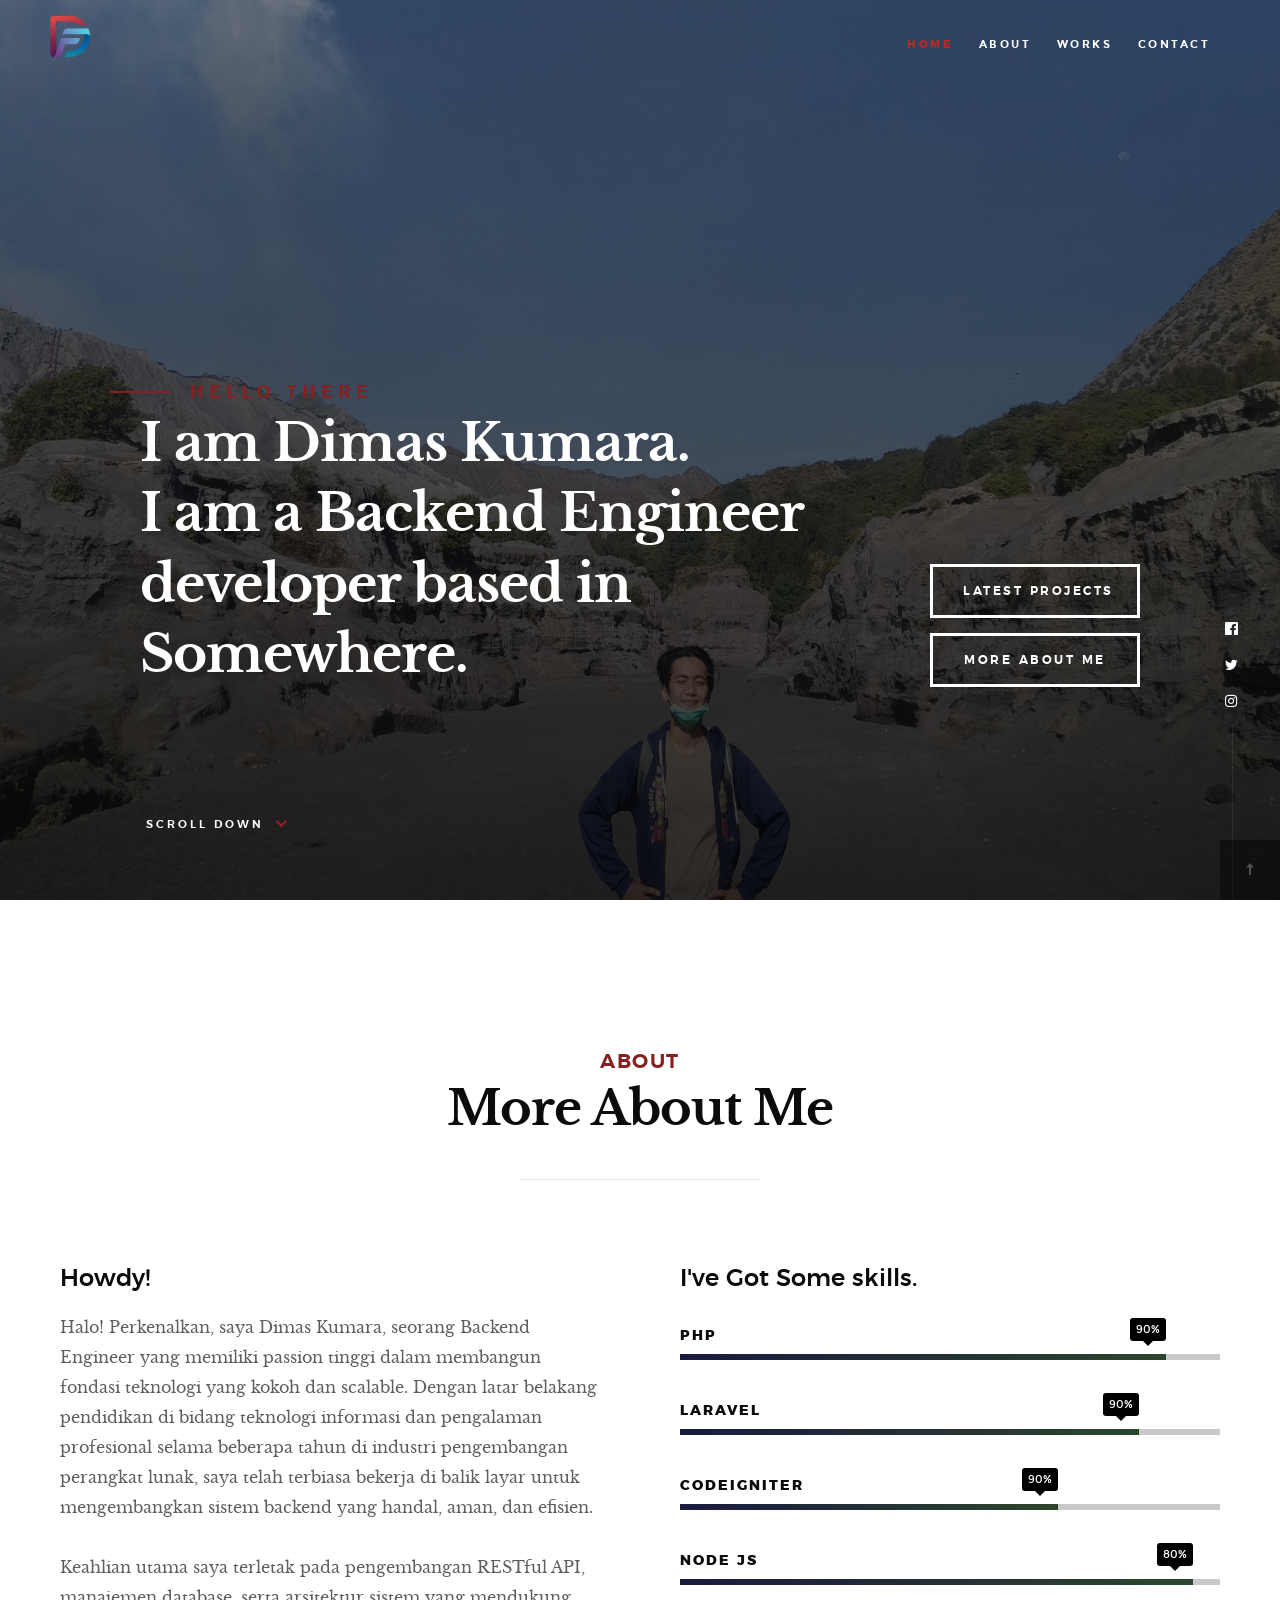
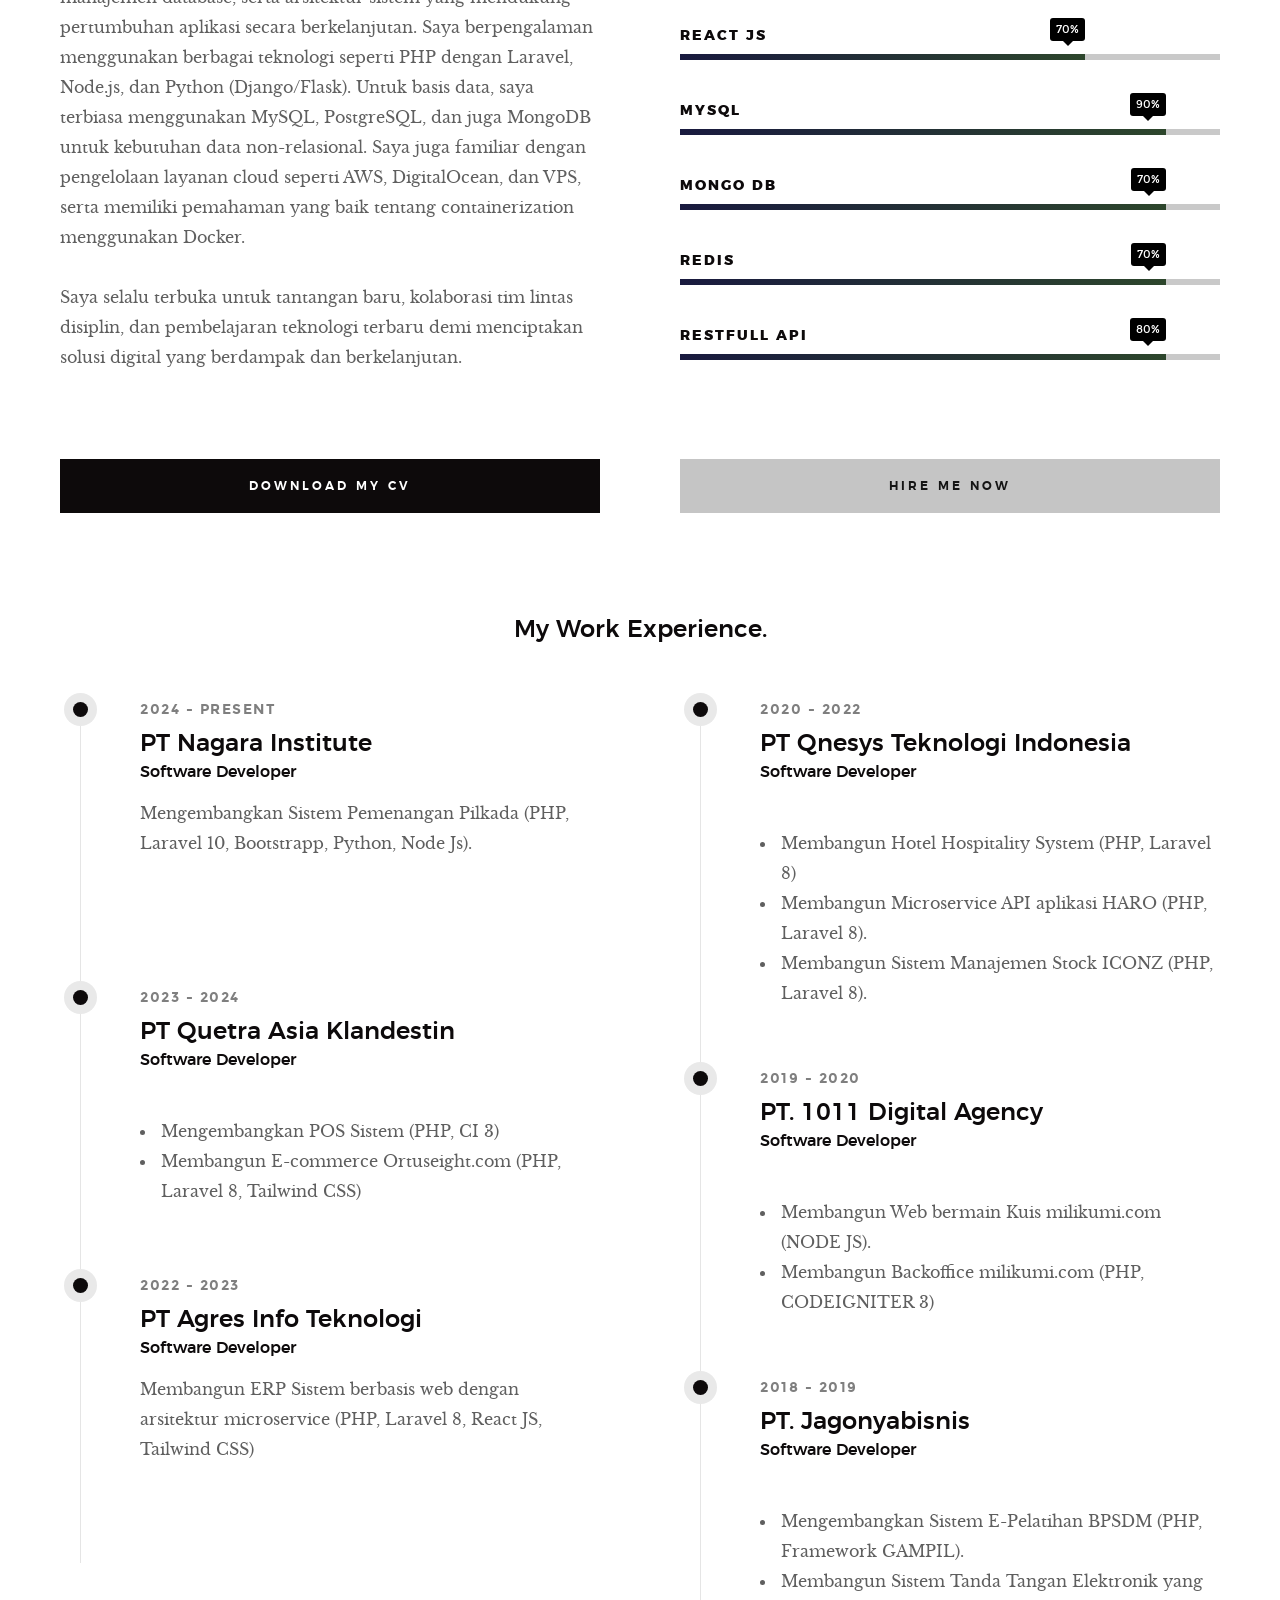
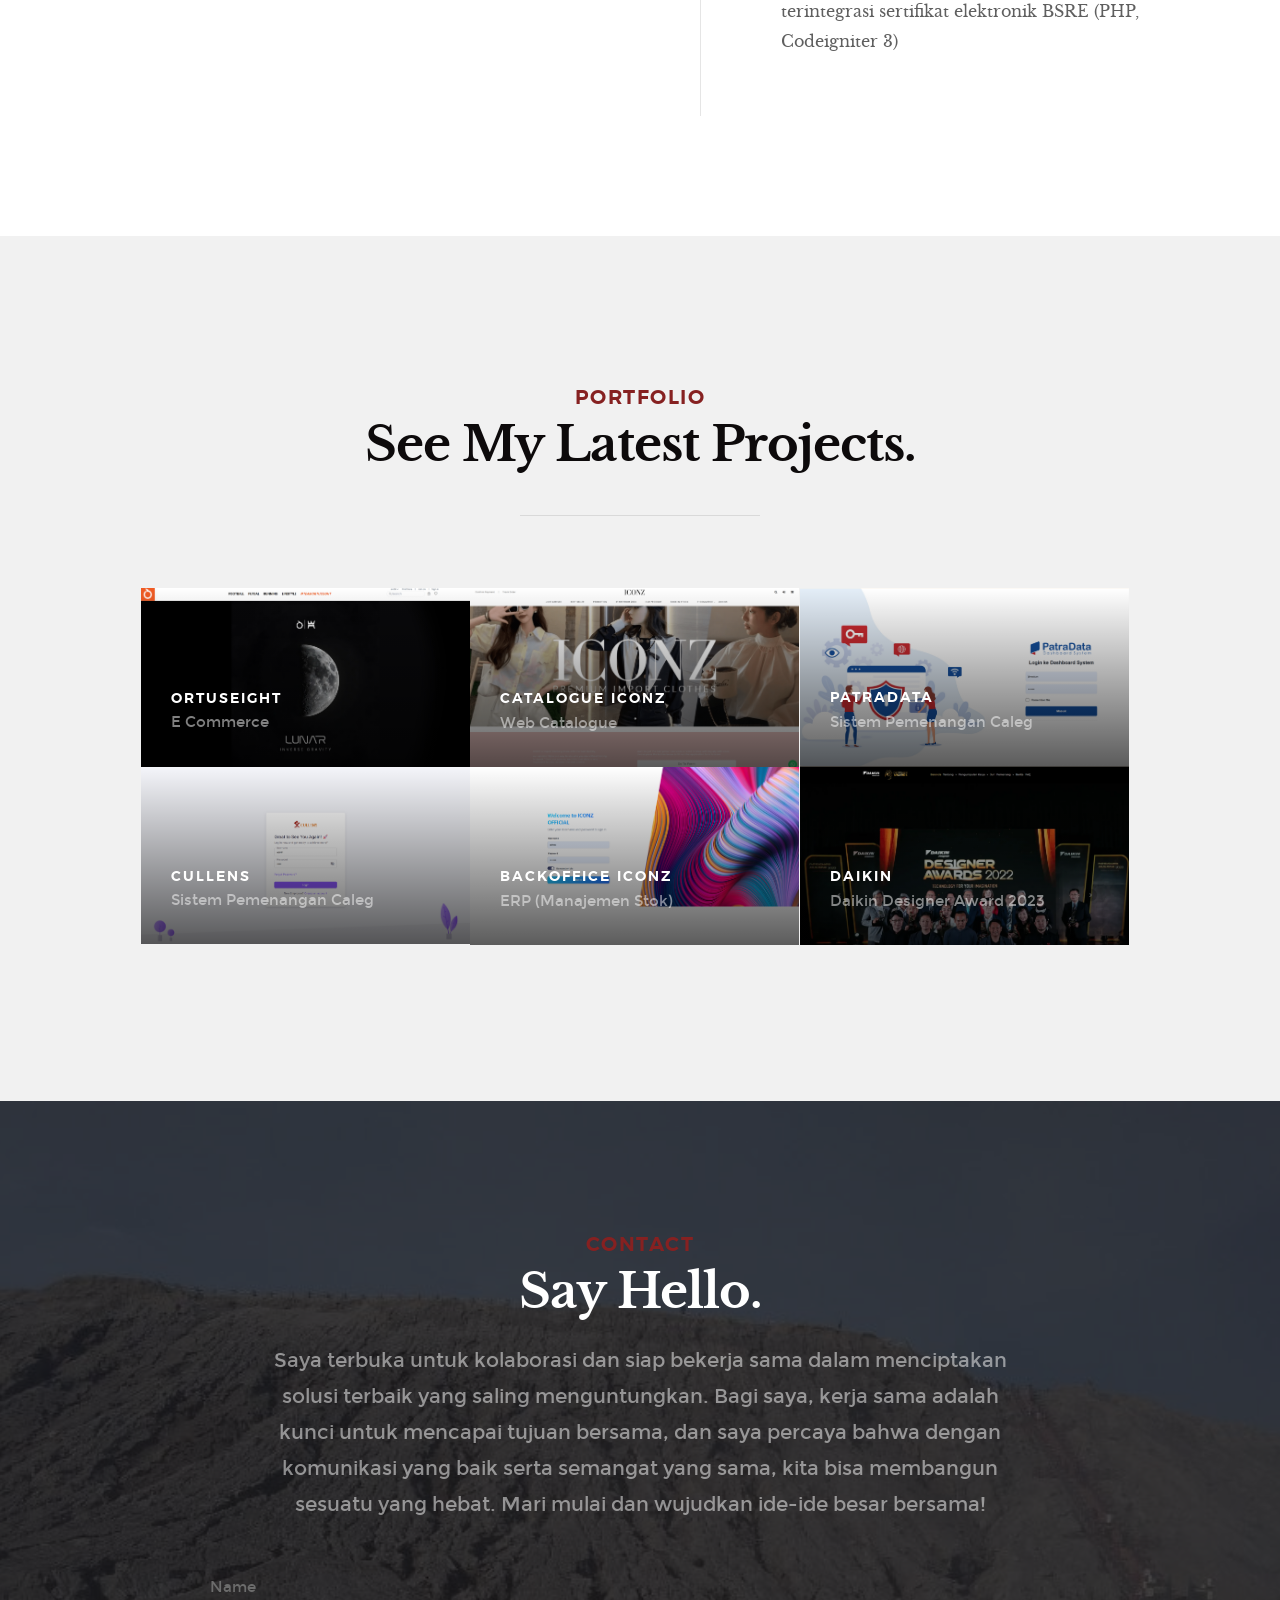
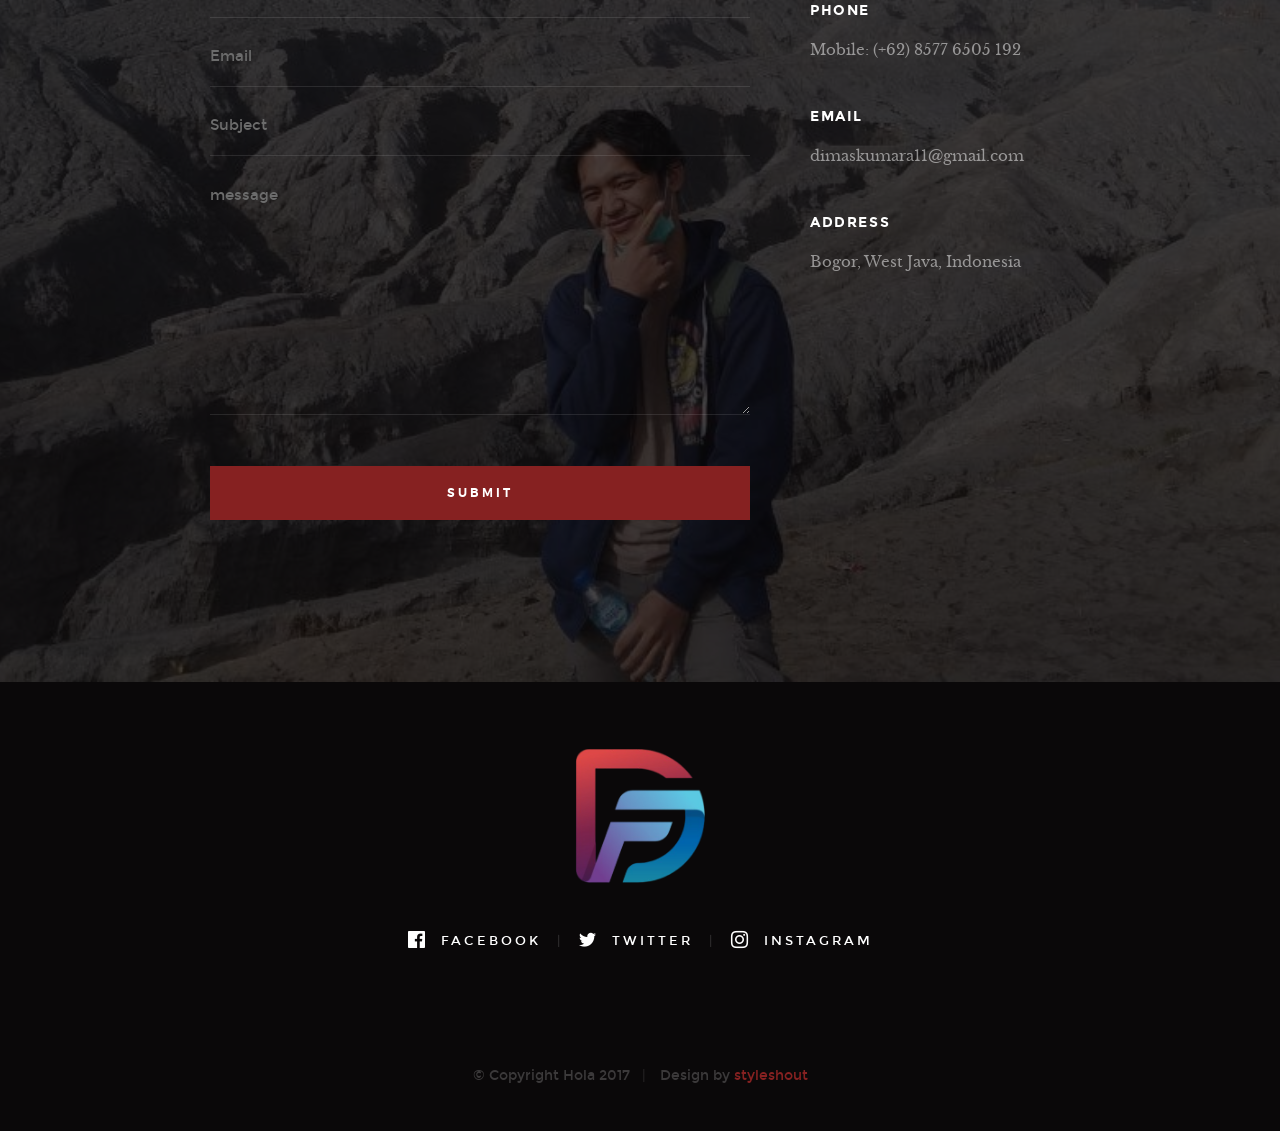
==== commit 43b80841: "update: urutan work experience" ====
--- a/old/index.html
+++ b/old/index.html
@@ -285,7 +285,7 @@
                     <div class="timeline__block">
                         <div class="timeline__bullet"></div>
                         <div class="timeline__header">
-                            <p class="timeline__timeframe">2022 - 2023</p>
+                            <p class="timeline__timeframe">2018 - 2019</p>
                             <h3>PT. Jagonyabisnis</h3>
                             <h5>Software Developer</h5>
                         </div>
